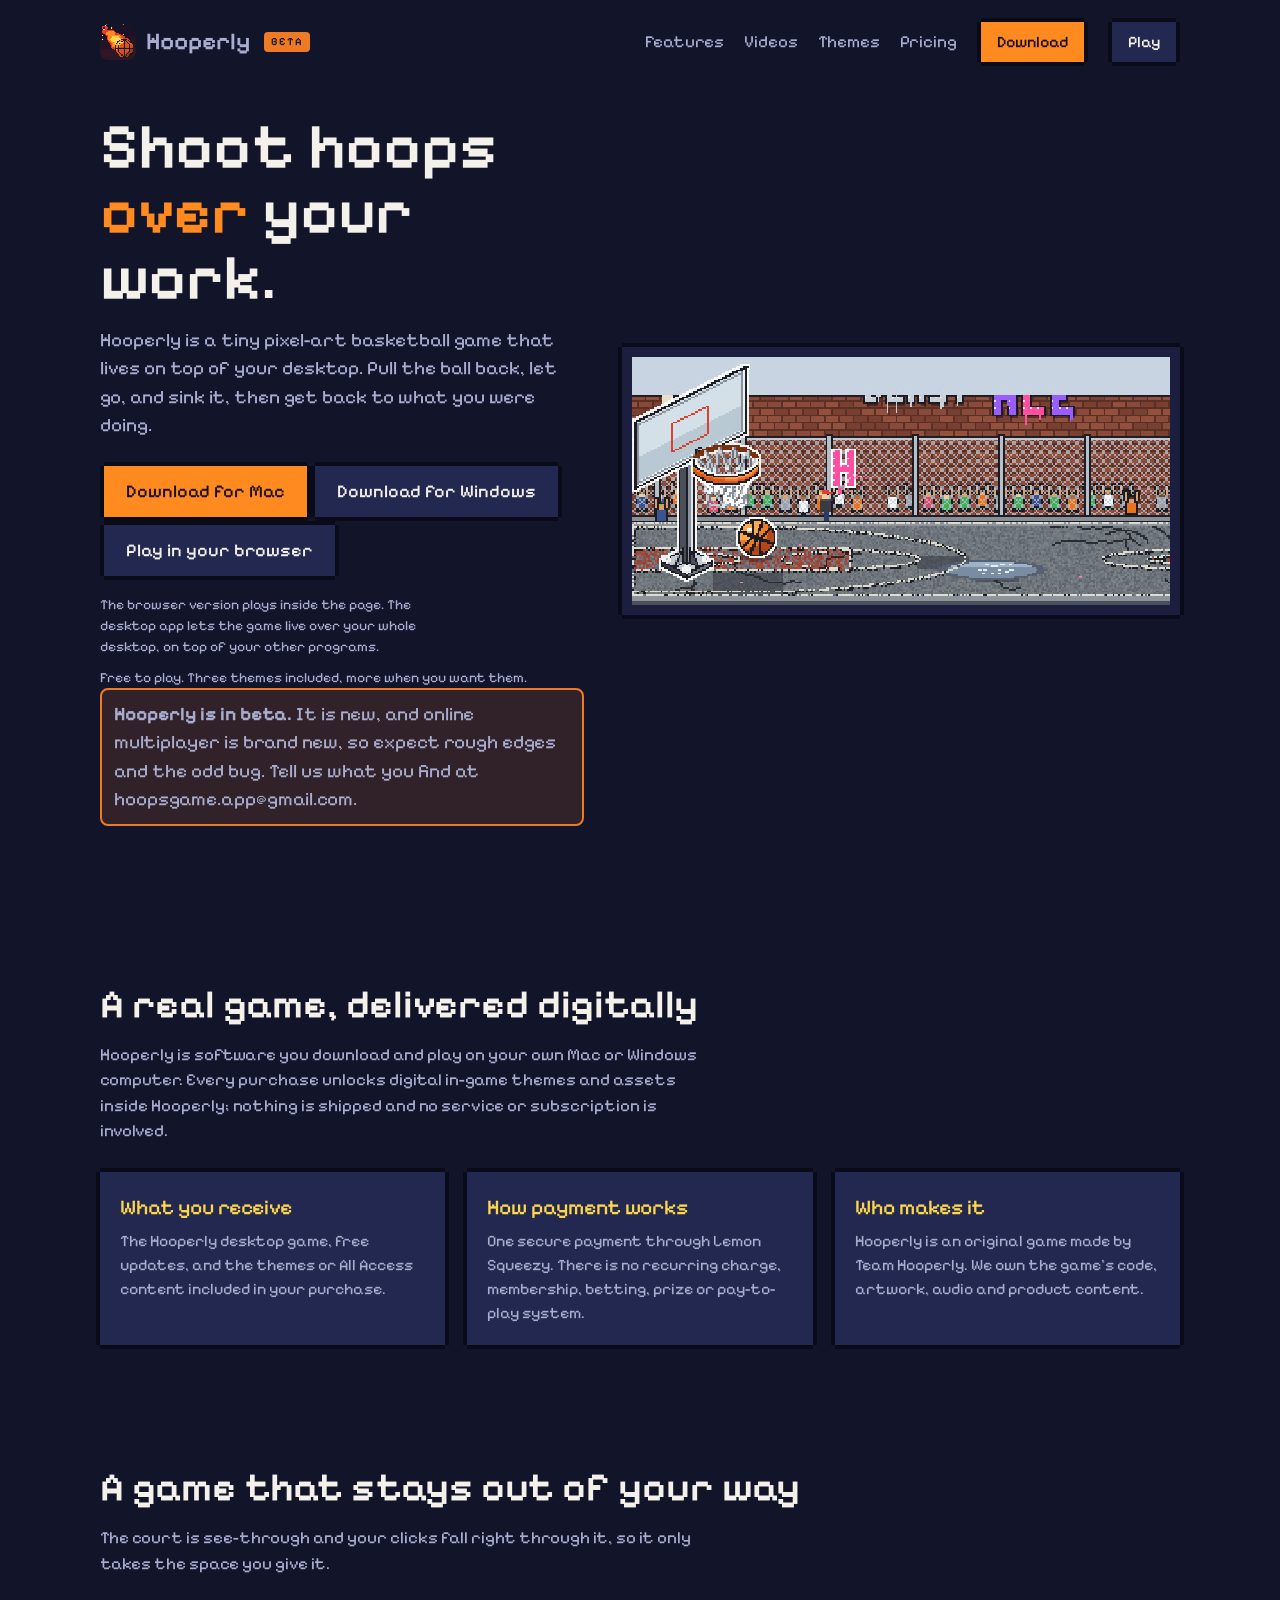
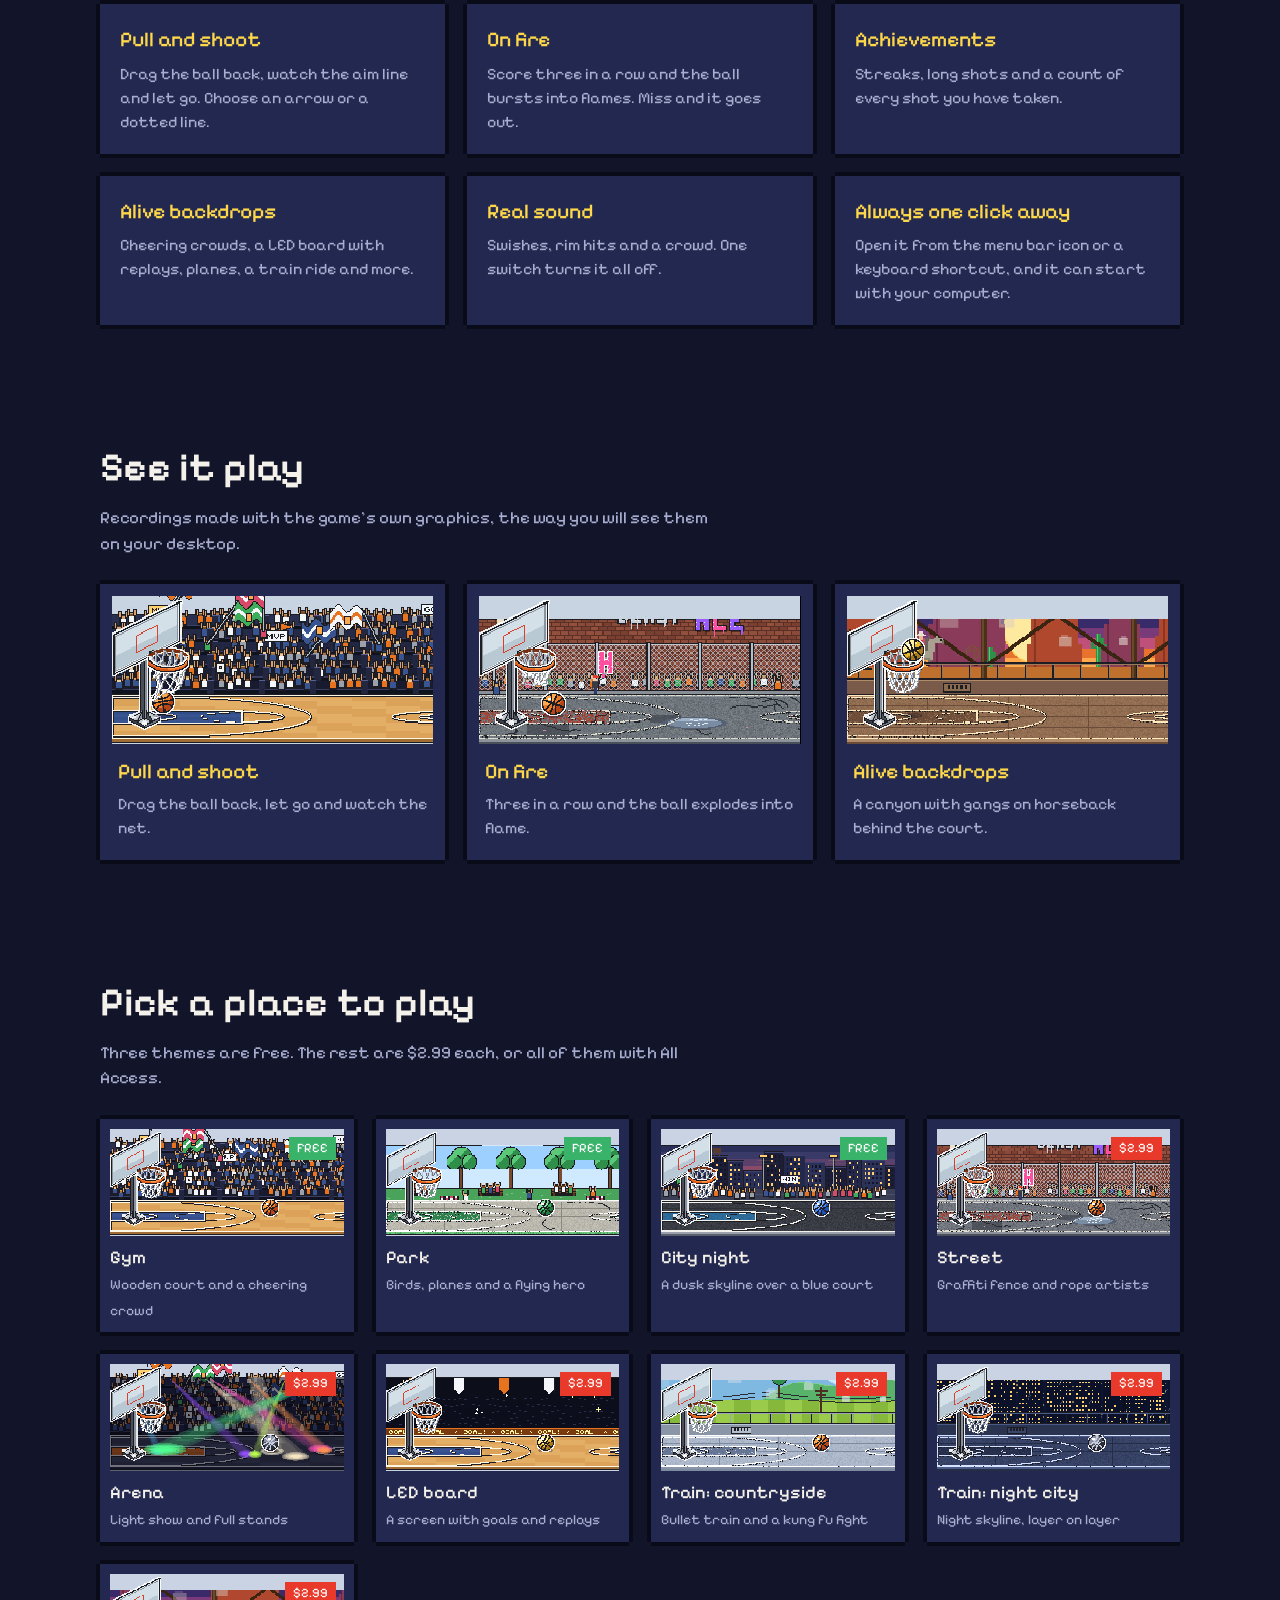
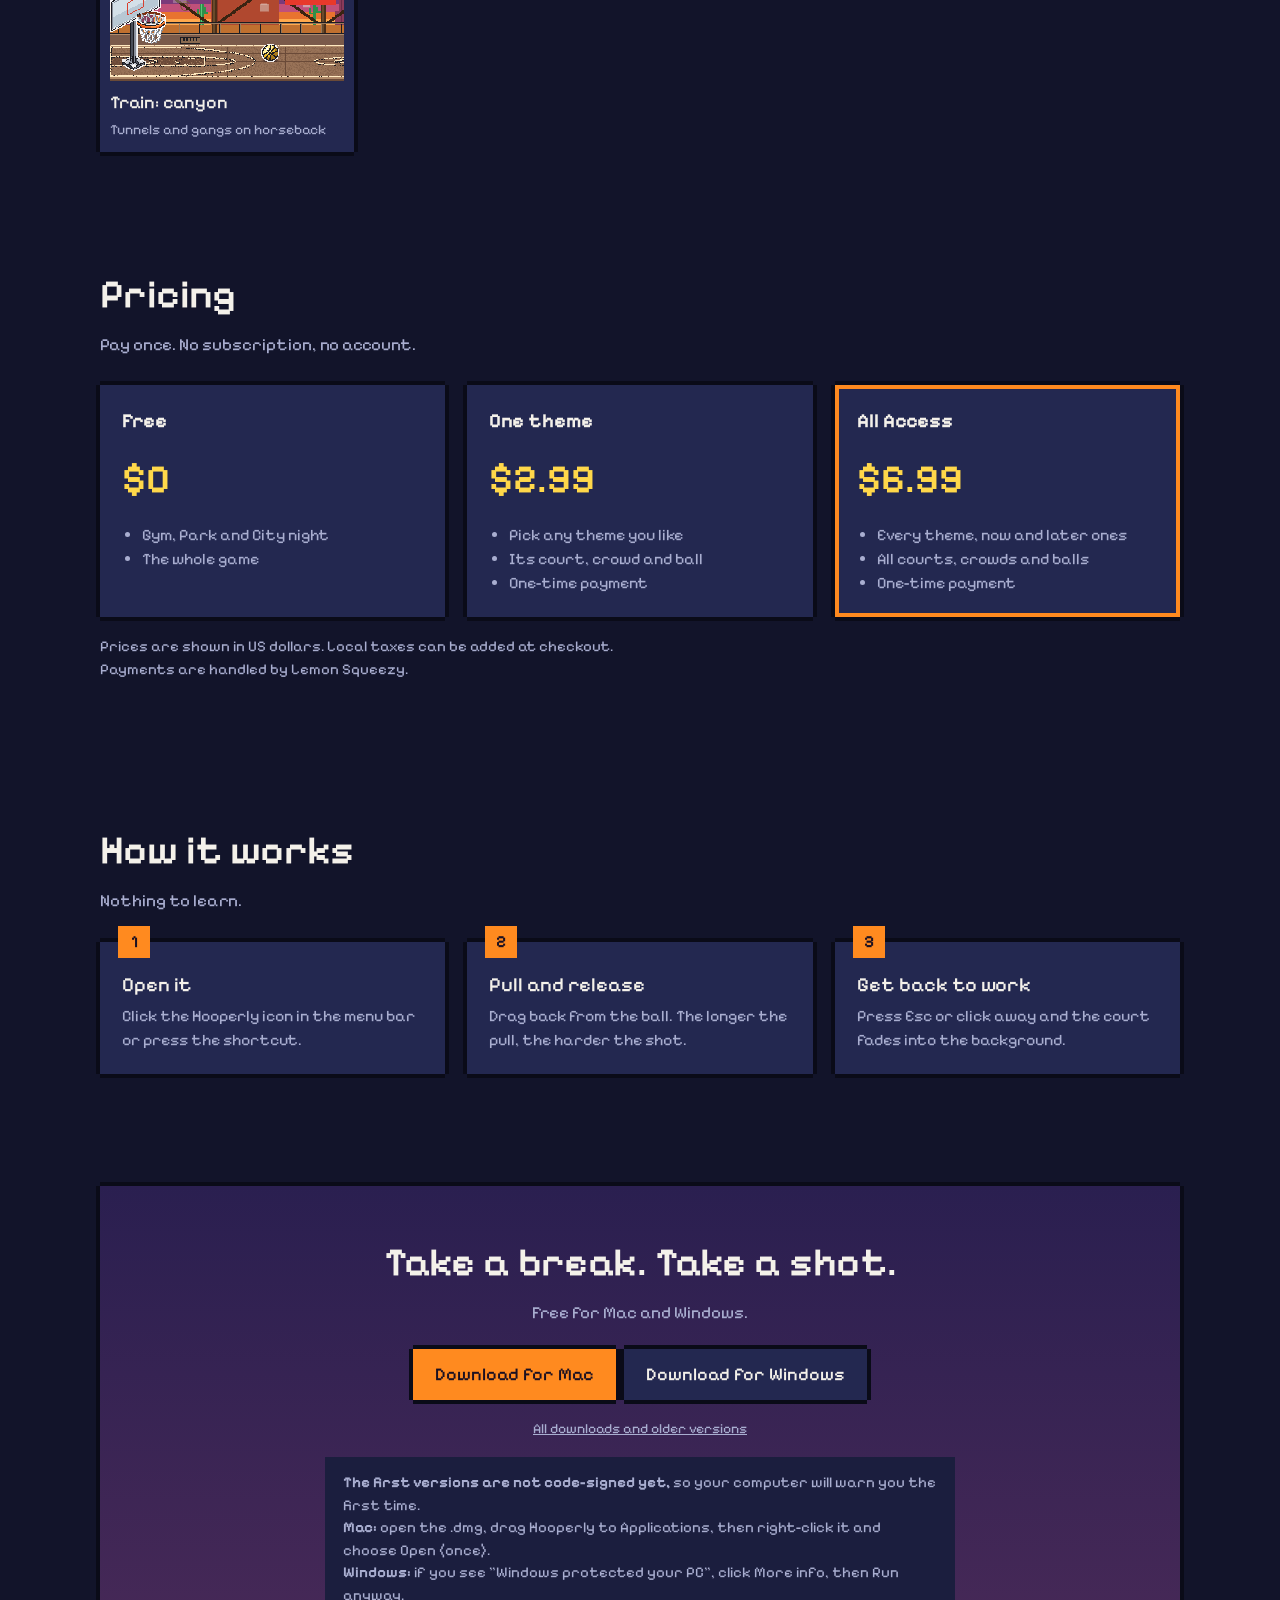
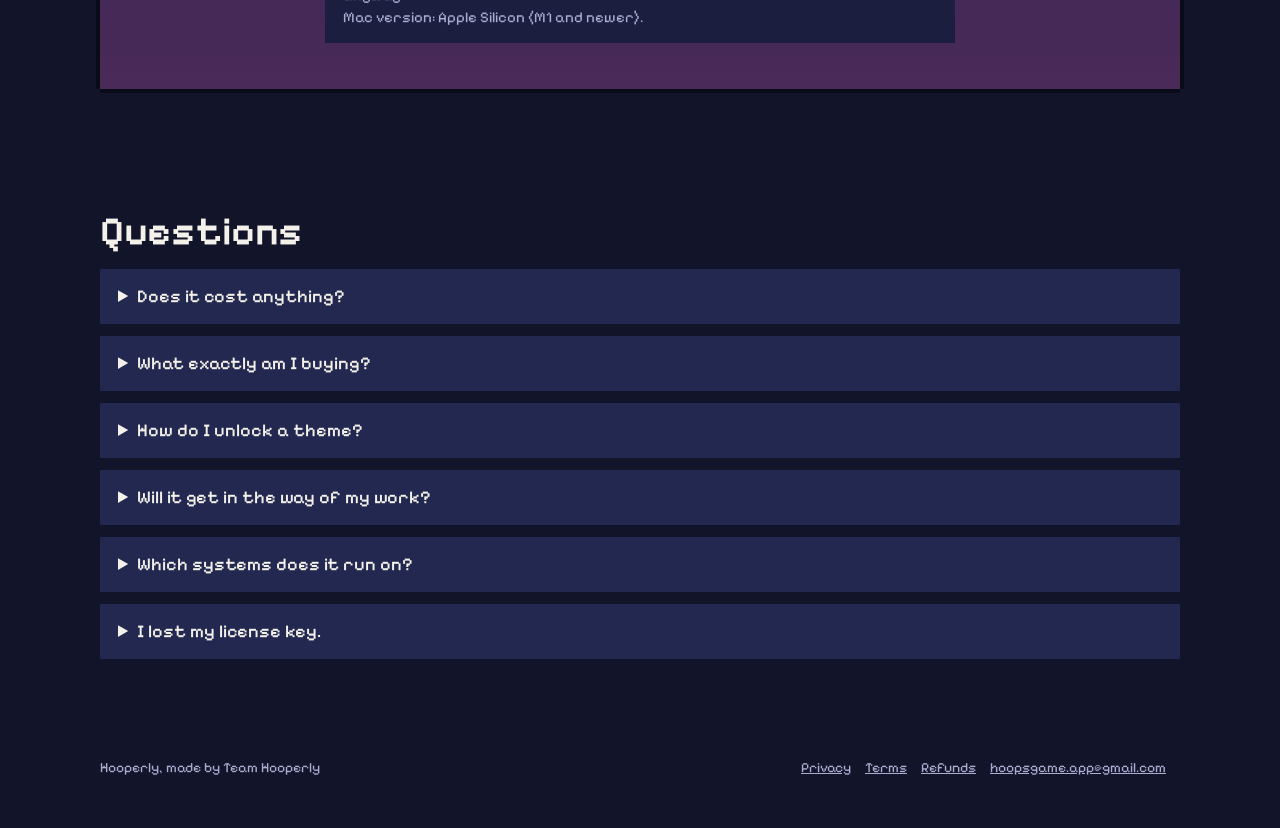
==== index.html @ 93881d5c "The website and the browser game say Hooperly Co-Authored-By: Claude Sonnet 5.5 <noreply@anthropic.c" ====
<!doctype html>
<html lang="en"><head><meta charset="utf-8"><meta name="viewport" content="width=device-width,initial-scale=1">
<title>Hooperly: a tiny basketball game on top of your desktop</title><meta name="description" content="Hooperly is a tiny pixel-art basketball game that floats over your desktop on Mac and Windows. Pull back, let go, sink it. Free to play.">
<meta property="og:title" content="Hooperly: a tiny basketball game on top of your desktop"><meta property="og:description" content="Hooperly is a tiny pixel-art basketball game that floats over your desktop on Mac and Windows. Pull back, let go, sink it. Free to play."><meta property="og:image" content="img/theme-arena.png">
<link rel="icon" href="img/icon.png">
<link href="https://fonts.googleapis.com/css2?family=Pixelify+Sans:wght@400;500;600&display=swap" rel="stylesheet">
<style>
:root{--bg:#12142a;--bg2:#1b1e3e;--panel:#232850;--line:#0a0b18;--text:#f4f1ea;--mut:#a9aed0;--acc:#ff8a1f;--acc2:#ffd84a;--red:#e8392b;--green:#3ab36a}
*{box-sizing:border-box}html{scroll-behavior:smooth}
body{margin:0;background:var(--bg);color:var(--text);font-family:'Pixelify Sans',ui-monospace,monospace;font-size:17px;line-height:1.5}
img,video{max-width:100%;image-rendering:pixelated;display:block}video{width:100%;background:#000}.clipcard{background:var(--panel);padding:12px}.clipcard h3{margin:12px 6px 4px;font-size:21px;font-weight:500;color:var(--acc2)}.clipcard p{margin:0 6px 8px;color:var(--mut);font-size:16px}
a{color:inherit}
.wrap{max-width:1120px;margin:0 auto;padding:0 20px}
.pxb{box-shadow:-4px 0 0 var(--line),4px 0 0 var(--line),0 -4px 0 var(--line),0 4px 0 var(--line)}
nav{display:flex;align-items:center;gap:20px;padding:18px 0}
nav .logo{display:flex;align-items:center;gap:10px;font-size:24px;font-weight:600;text-decoration:none}
.beta{display:inline-block;font-size:11px;font-weight:600;letter-spacing:.08em;padding:2px 7px;margin-left:4px;background:#ee7a24;color:#1c1c22;border-radius:4px;vertical-align:middle}
.betanote{margin:14px 0 0;padding:10px 12px;background:rgba(238,122,36,.14);border:2px solid #ee7a24;border-radius:8px;font-size:14px;max-width:520px}
nav .logo img{width:36px;height:36px;border-radius:8px}
nav .sp{flex:1}nav a{text-decoration:none;color:var(--mut)}nav a:hover{color:var(--text)}
.btn{display:inline-flex;align-items:center;gap:10px;font:inherit;font-size:18px;font-weight:500;padding:12px 22px;background:var(--acc);color:#1b1022;text-decoration:none;border:0;cursor:pointer;margin:4px}
.btn{position:relative;cursor:pointer}.btn:after{content:"";position:absolute;inset:-4px}.btn.alt{background:var(--panel);color:var(--text)}
.btn:hover{background:var(--acc2);color:#1b1022}.btn.mobile-focus{background:#fff;color:#1b1022}
.hero{display:grid;grid-template-columns:1fr 1.15fr;gap:36px;align-items:center;padding:30px 0 70px}
.hero h1{font-size:clamp(38px,6vw,64px);line-height:1.02;margin:0 0 16px;font-weight:600}
.hero h1 em{font-style:normal;color:var(--acc)}
.hero p{color:var(--mut);font-size:19px;max-width:44ch;margin:0 0 22px}
.hero small{display:block;margin-top:10px;color:var(--mut);font-size:14px}
.stage{background:var(--bg2);padding:10px}
section{padding:56px 0}
h2{font-size:clamp(28px,4vw,40px);margin:0 0 8px;font-weight:600}
h3{margin:0 0 6px}
.lead{color:var(--mut);max-width:62ch;margin:0 0 28px}
.grid3{display:grid;grid-template-columns:repeat(auto-fit,minmax(260px,1fr));gap:22px}
.card{background:var(--panel);padding:20px}
.card h3{font-size:21px;font-weight:500;color:var(--acc2)}
.card p{margin:0;color:var(--mut);font-size:16px}
.themes{display:grid;grid-template-columns:repeat(auto-fit,minmax(230px,1fr));gap:22px}
.th{background:var(--panel);padding:10px;position:relative}
.th b{display:block;font-weight:500;font-size:18px;margin-top:8px}
.th span{color:var(--mut);font-size:14px}
.tag{position:absolute;top:18px;right:18px;padding:2px 8px;font-size:13px;background:var(--red);color:#fff;font-style:normal}
.tag.free{background:var(--green)}
.price{display:grid;grid-template-columns:repeat(auto-fit,minmax(260px,1fr));gap:22px}
.plan{background:var(--panel);padding:22px;display:flex;flex-direction:column;gap:6px}
.plan.hot{outline:4px solid var(--acc);outline-offset:-4px}
.plan .p{font-size:40px;font-weight:600;color:var(--acc2)}
.plan ul{margin:8px 0 0;padding-left:20px;color:var(--mut);font-size:16px}
.steps{display:grid;grid-template-columns:repeat(auto-fit,minmax(240px,1fr));gap:22px;counter-reset:s}
.step{background:var(--panel);padding:22px;position:relative}
.step:before{counter-increment:s;content:counter(s);position:absolute;top:-16px;left:18px;background:var(--acc);color:#1b1022;width:32px;height:32px;display:grid;place-items:center;font-weight:600}
.step h3{margin:6px 0 4px;font-size:20px;font-weight:500}
.step p{margin:0;color:var(--mut);font-size:16px}
.cta{background:linear-gradient(#2a1f50,#4a2a58);padding:46px 24px;text-align:center}
.note{background:var(--bg2);padding:14px 18px;color:var(--mut);font-size:15px;text-align:left;max-width:70ch;margin:18px auto 0}
details{background:var(--panel);padding:14px 18px;margin-bottom:12px}
summary{cursor:pointer;font-weight:500;font-size:18px}
details p{color:var(--mut);margin:10px 0 0}
footer{padding:30px 0 50px;color:var(--mut);font-size:14px;display:flex;gap:18px;flex-wrap:wrap;justify-content:space-between}
footer a{margin-right:14px}
.doc{max-width:760px;padding:30px 20px 60px}
.doc h1{font-size:40px;margin:0 0 6px}.doc h2{font-size:24px;margin:28px 0 6px}.doc p,.doc li{color:var(--mut)}
.doc .when{font-size:14px;margin:0 0 20px}
@media(max-width:820px){.hero{grid-template-columns:1fr}nav a.h{display:none}}
</style><script>(function(){try{if(/[?&]v=\d+/.test(location.search))return;var u=location.href.split("#")[0];fetch(u).then(function(a){return a.text()}).then(function(a){return fetch(u,{cache:"reload"}).then(function(r){return r.text()}).then(function(b){if(a!==b)location.replace(u+(u.indexOf("?")<0?"?":"&")+"v="+Date.now()+location.hash)})}).catch(function(){})}catch(e){}})()</script></head><body><div class="wrap"><nav><a class="logo" href="./"><img src="img/icon.png" alt="">Hooperly<span class="beta">BETA</span></a><div class="sp"></div><a class="h" href="./#features">Features</a><a class="h" href="./#play">Videos</a><a class="h" href="./#themes">Themes</a><a class="h" href="./#pricing">Pricing</a><a class="btn pxb" href="./#download" style="padding:8px 16px;font-size:16px">Download</a><a class="btn alt pxb" href="play/" style="padding:8px 16px;font-size:16px">Play</a></nav></div>
<div class="wrap"><header class="hero">
<div><h1>Shoot hoops <em>over</em> your work.</h1>
<p>Hooperly is a tiny pixel-art basketball game that lives on top of your desktop. Pull the ball back, let go, and sink it, then get back to what you were doing.</p>
<a class="btn pxb" id="b-mac" href="#download">Download for Mac</a><a class="btn alt pxb" id="b-win" href="#download">Download for Windows</a><a class="btn alt pxb" id="b-play" href="play/">Play in your browser</a><p style="margin:14px 0 0;font-size:14px;color:var(--mut)">The browser version plays inside the page. The desktop app lets the game live over your whole desktop, on top of your other programs.</p>
<small>Free to play. Three themes included, more when you want them.</small><p class="betanote"><b>Hooperly is in beta.</b> It is new, and online multiplayer is brand new, so expect rough edges and the odd bug. Tell us what you find at hoopsgame.app@gmail.com.</p></div>
<div class="stage pxb"><video src="video/fire.mp4" poster="video/fire.jpg" autoplay muted loop playsinline aria-label="Hooperly: the ball catches fire after three goals in a row"></video></div>
</header></div>
<section id="product"><div class="wrap"><h2>A real game, delivered digitally</h2><p class="lead">Hooperly is software you download and play on your own Mac or Windows computer. Every purchase unlocks digital in-game themes and assets inside Hooperly; nothing is shipped and no service or subscription is involved.</p>
<div class="grid3">
<div class="card pxb"><h3>What you receive</h3><p>The Hooperly desktop game, free updates, and the themes or All Access content included in your purchase.</p></div>
<div class="card pxb"><h3>How payment works</h3><p>One secure payment through Lemon Squeezy. There is no recurring charge, membership, betting, prize or pay-to-play system.</p></div>
<div class="card pxb"><h3>Who makes it</h3><p>Hooperly is an original game made by Team Hooperly. We own the game's code, artwork, audio and product content.</p></div>
</div></div></section>
<section id="features"><div class="wrap"><h2>A game that stays out of your way</h2><p class="lead">The court is see-through and your clicks fall right through it, so it only takes the space you give it.</p>
<div class="grid3">
<div class="card pxb"><h3>Pull and shoot</h3><p>Drag the ball back, watch the aim line and let go. Choose an arrow or a dotted line.</p></div>
<div class="card pxb"><h3>On fire</h3><p>Score three in a row and the ball bursts into flames. Miss and it goes out.</p></div>
<div class="card pxb"><h3>Achievements</h3><p>Streaks, long shots and a count of every shot you have taken.</p></div>
<div class="card pxb"><h3>Alive backdrops</h3><p>Cheering crowds, a LED board with replays, planes, a train ride and more.</p></div>
<div class="card pxb"><h3>Real sound</h3><p>Swishes, rim hits and a crowd. One switch turns it all off.</p></div>
<div class="card pxb"><h3>Always one click away</h3><p>Open it from the menu bar icon or a keyboard shortcut, and it can start with your computer.</p></div>
</div></div></section>
<section id="play"><div class="wrap"><h2>See it play</h2><p class="lead">Recordings made with the game's own graphics, the way you will see them on your desktop.</p><div class="grid3">
<div class="clipcard pxb"><video src="video/swish.mp4" poster="video/swish.jpg" autoplay muted loop playsinline></video><h3>Pull and shoot</h3><p>Drag the ball back, let go and watch the net.</p></div>
<div class="clipcard pxb"><video src="video/fire.mp4" poster="video/fire.jpg" autoplay muted loop playsinline></video><h3>On fire</h3><p>Three in a row and the ball explodes into flame.</p></div>
<div class="clipcard pxb"><video src="video/canyon.mp4" poster="video/canyon.jpg" autoplay muted loop playsinline></video><h3>Alive backdrops</h3><p>A canyon with gangs on horseback behind the court.</p></div>
</div></div></section>
<section id="themes"><div class="wrap"><h2>Pick a place to play</h2><p class="lead">Three themes are free. The rest are $2.99 each, or all of them with All Access.</p><div class="themes"><div class="th pxb"><img src="img/theme-gym.png" alt="Gym theme" loading="lazy"><b>Gym</b><span>Wooden court and a cheering crowd</span><i class="tag free">FREE</i></div><div class="th pxb"><img src="img/theme-park.png" alt="Park theme" loading="lazy"><b>Park</b><span>Birds, planes and a flying hero</span><i class="tag free">FREE</i></div><div class="th pxb"><img src="img/theme-city.png" alt="City night theme" loading="lazy"><b>City night</b><span>A dusk skyline over a blue court</span><i class="tag free">FREE</i></div><div class="th pxb"><img src="img/theme-street.png" alt="Street theme" loading="lazy"><b>Street</b><span>Graffiti fence and rope artists</span><i class="tag ">$2.99</i></div><div class="th pxb"><img src="img/theme-arena.png" alt="Arena theme" loading="lazy"><b>Arena</b><span>Light show and full stands</span><i class="tag ">$2.99</i></div><div class="th pxb"><img src="img/theme-led.png" alt="LED board theme" loading="lazy"><b>LED board</b><span>A screen with goals and replays</span><i class="tag ">$2.99</i></div><div class="th pxb"><img src="img/theme-train-day.png" alt="Train: countryside theme" loading="lazy"><b>Train: countryside</b><span>Bullet train and a kung fu fight</span><i class="tag ">$2.99</i></div><div class="th pxb"><img src="img/theme-train-night.png" alt="Train: night city theme" loading="lazy"><b>Train: night city</b><span>Night skyline, layer on layer</span><i class="tag ">$2.99</i></div><div class="th pxb"><img src="img/theme-train-canyon.png" alt="Train: canyon theme" loading="lazy"><b>Train: canyon</b><span>Tunnels and gangs on horseback</span><i class="tag ">$2.99</i></div></div></div></section>
<section id="pricing"><div class="wrap"><h2>Pricing</h2><p class="lead">Pay once. No subscription, no account.</p>
<div class="price">
<div class="plan pxb"><h3>Free</h3><div class="p">$0</div><ul><li>Gym, Park and City night</li><li>The whole game</li></ul></div>
<div class="plan pxb"><h3>One theme</h3><div class="p">$2.99</div><ul><li>Pick any theme you like</li><li>Its court, crowd and ball</li><li>One-time payment</li></ul></div>
<div class="plan hot pxb"><h3>All Access</h3><div class="p">$6.99</div><ul><li>Every theme, now and later ones</li><li>All courts, crowds and balls</li><li>One-time payment</li></ul></div>
</div><p class="lead" style="margin-top:18px;font-size:15px">Prices are shown in US dollars. Local taxes can be added at checkout. Payments are handled by Lemon Squeezy.</p></div></section>
<section id="how"><div class="wrap"><h2>How it works</h2><p class="lead">Nothing to learn.</p><div class="steps">
<div class="step pxb"><h3>Open it</h3><p>Click the Hooperly icon in the menu bar or press the shortcut.</p></div>
<div class="step pxb"><h3>Pull and release</h3><p>Drag back from the ball. The longer the pull, the harder the shot.</p></div>
<div class="step pxb"><h3>Get back to work</h3><p>Press Esc or click away and the court fades into the background.</p></div></div></div></section>
<section id="download"><div class="wrap"><div class="cta pxb"><h2>Take a break. Take a shot.</h2><p class="lead" style="margin:0 auto 20px">Free for Mac and Windows.</p>
<a class="btn pxb" href="https://github.com/Minkenen/Hoops/releases/latest/download/Hoops-macOS.dmg">Download for Mac</a><a class="btn alt pxb" href="https://github.com/Minkenen/Hoops/releases/latest/download/Hoops-Windows-setup.exe">Download for Windows</a><p style="margin:14px 0 0;font-size:14px;color:var(--mut)"><a href="https://github.com/Minkenen/Hoops/releases/latest" style="text-decoration:underline">All downloads and older versions</a></p>
<div class="note"><b>The first versions are not code-signed yet,</b> so your computer will warn you the first time.<br>
<b>Mac:</b> open the .dmg, drag Hooperly to Applications, then right-click it and choose Open (once).<br>
<b>Windows:</b> if you see "Windows protected your PC", click More info, then Run anyway.<br>
Mac version: Apple Silicon (M1 and newer).</div></div></div></section>
<section id="faq"><div class="wrap"><h2>Questions</h2>
<details><summary>Does it cost anything?</summary><p>No. Hooperly is free and comes with three themes. Extra themes are $2.99 each, or $6.99 for all of them. It is a one-time payment.</p></details>
<details><summary>What exactly am I buying?</summary><p>You are buying digital in-game content for Hooperly. Your purchase unlocks themes, courts, crowds and balls in the Hooperly app. No physical product is shipped, and there is no subscription or service contract.</p></details>
<details><summary>How do I unlock a theme?</summary><p>Click a locked theme in Appearance and choose Buy. You get a license key by email. Paste it into the app under "I already have a license".</p></details>
<details><summary>Will it get in the way of my work?</summary><p>No. Clicks pass through the court to the app below, and one key hides everything.</p></details>
<details><summary>Which systems does it run on?</summary><p>macOS (Apple Silicon) and Windows 10 or 11.</p></details>
<details><summary>I lost my license key.</summary><p>Email <a href="mailto:hoopsgame.app@gmail.com">hoopsgame.app@gmail.com</a> from the address you bought with and we will resend it.</p></details>
</div></section><div class="wrap"><footer><span>Hooperly, made by Team Hooperly</span><span><a href="privacy.html">Privacy</a><a href="terms.html">Terms</a><a href="refunds.html">Refunds</a><a href="mailto:hoopsgame.app@gmail.com">hoopsgame.app@gmail.com</a></span></footer></div><script>(function(){var ua=navigator.userAgent||"",platform=navigator.platform||"",mobile=/Android|iPhone|iPad|iPod|Mobile/i.test(ua)||(/Macintosh/i.test(ua)&&navigator.maxTouchPoints>1),win=/Win/i.test(platform)||/Windows/i.test(ua),m=document.getElementById("b-mac"),w=document.getElementById("b-win"),p=document.getElementById("b-play");if(m&&w){if(win){w.className="btn pxb";m.className="btn alt pxb";m.parentNode.insertBefore(w,m)}else if(!mobile){m.className="btn pxb";w.className="btn alt pxb"}}if(mobile&&p){p.className="btn pxb mobile-focus";if(m)m.className="btn alt pxb";if(w)w.className="btn alt pxb"}})()</script></body></html>
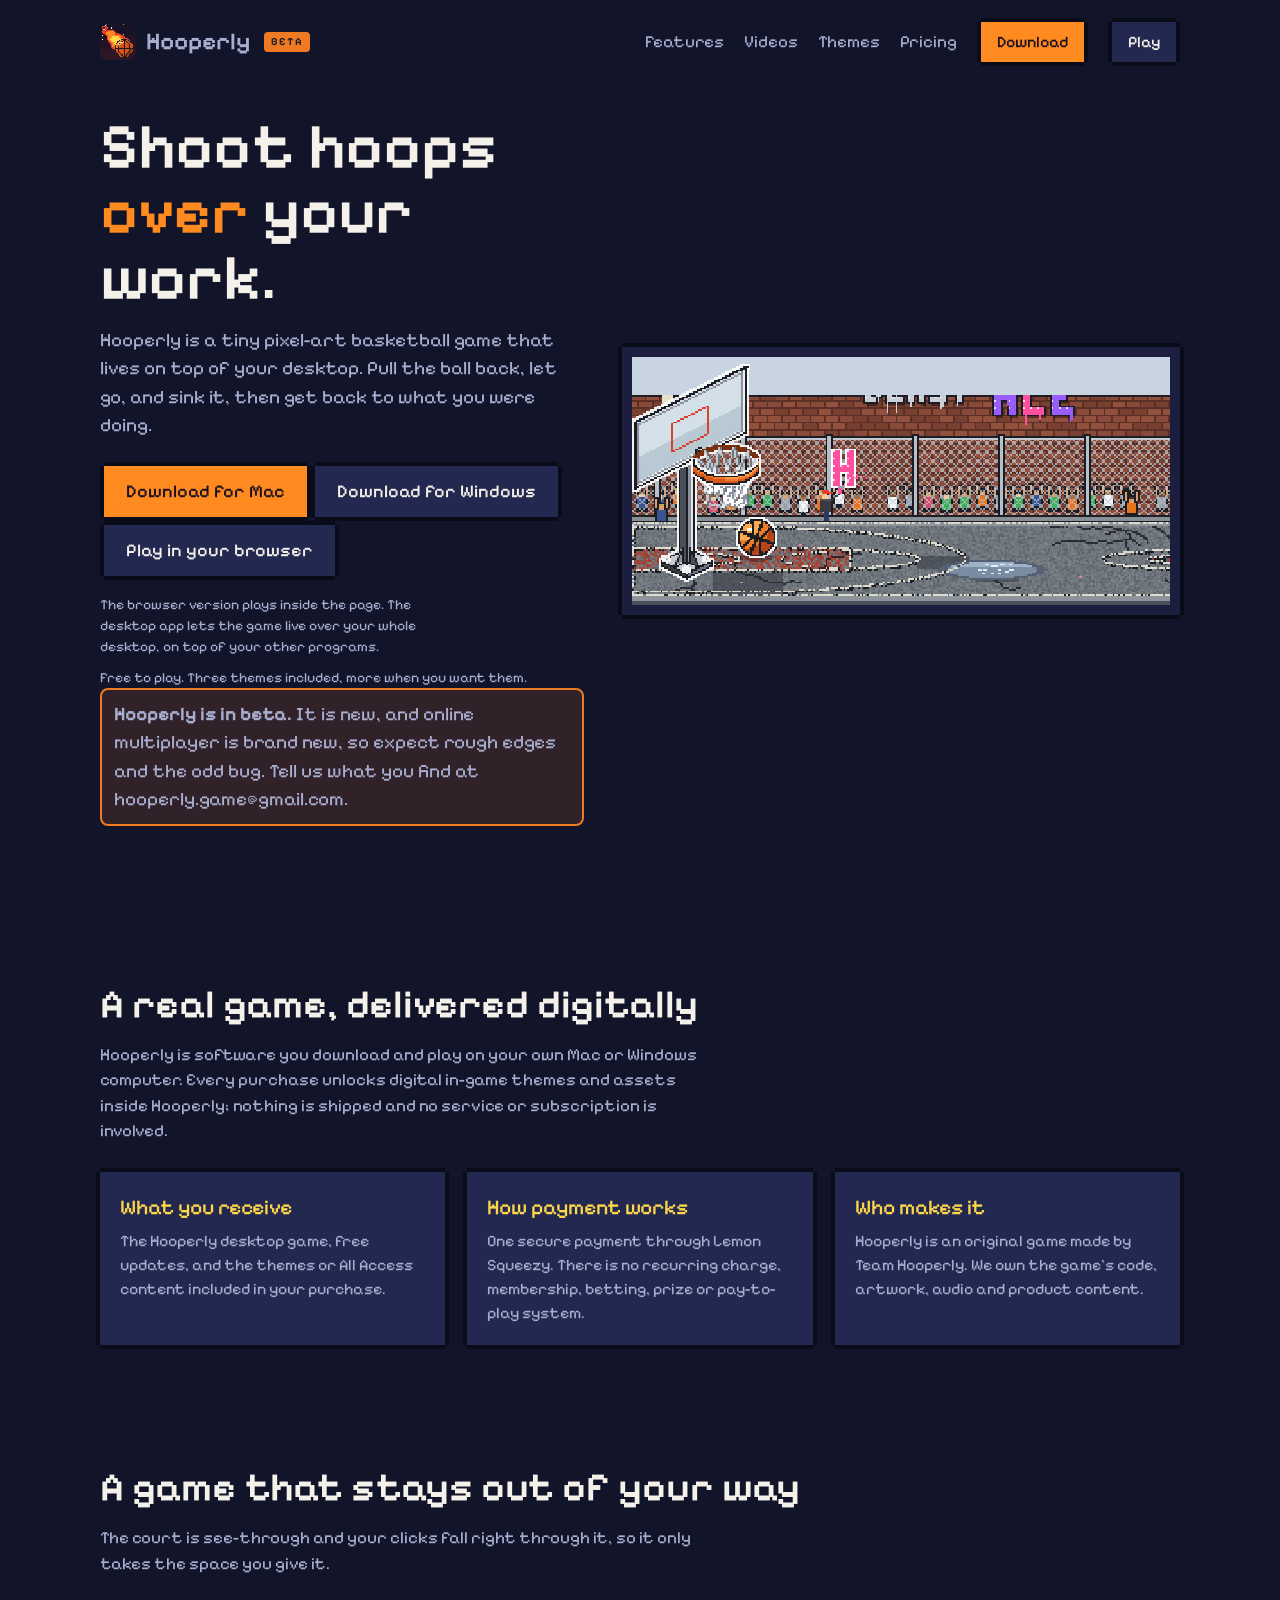
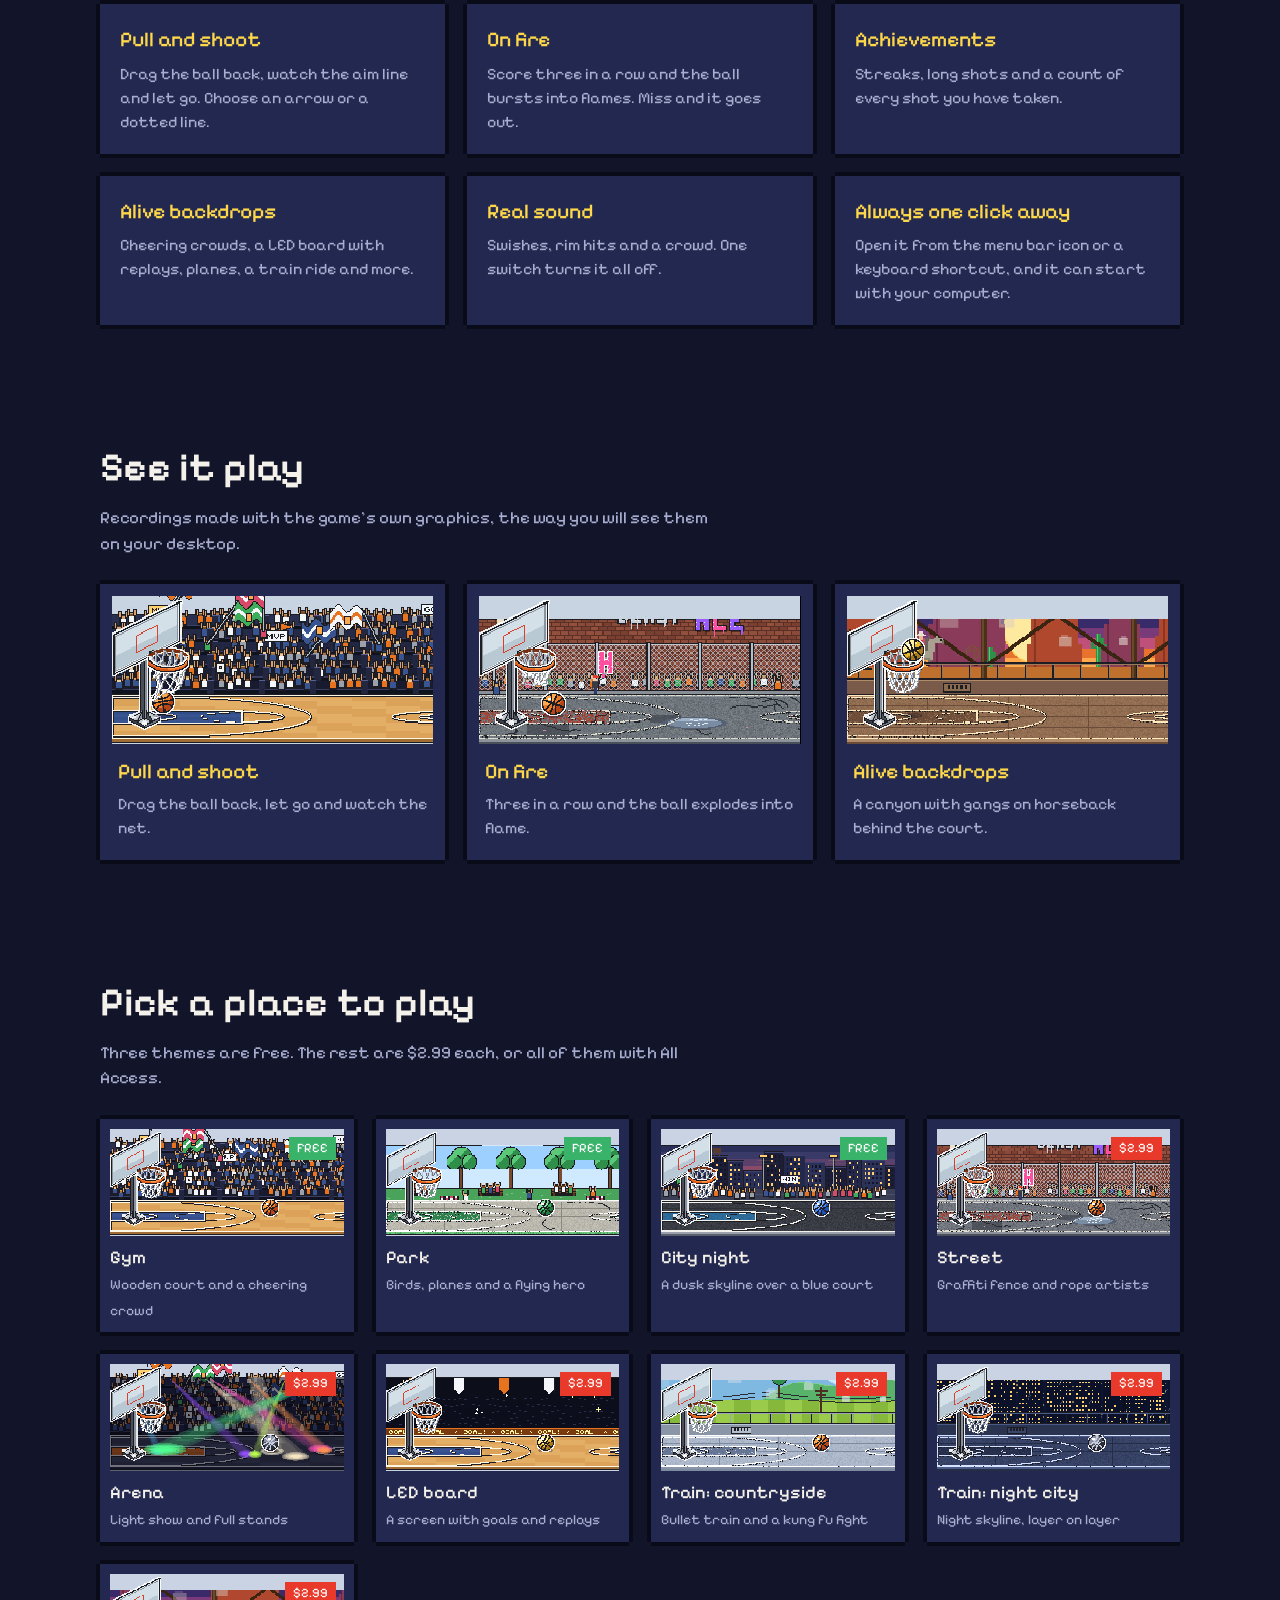
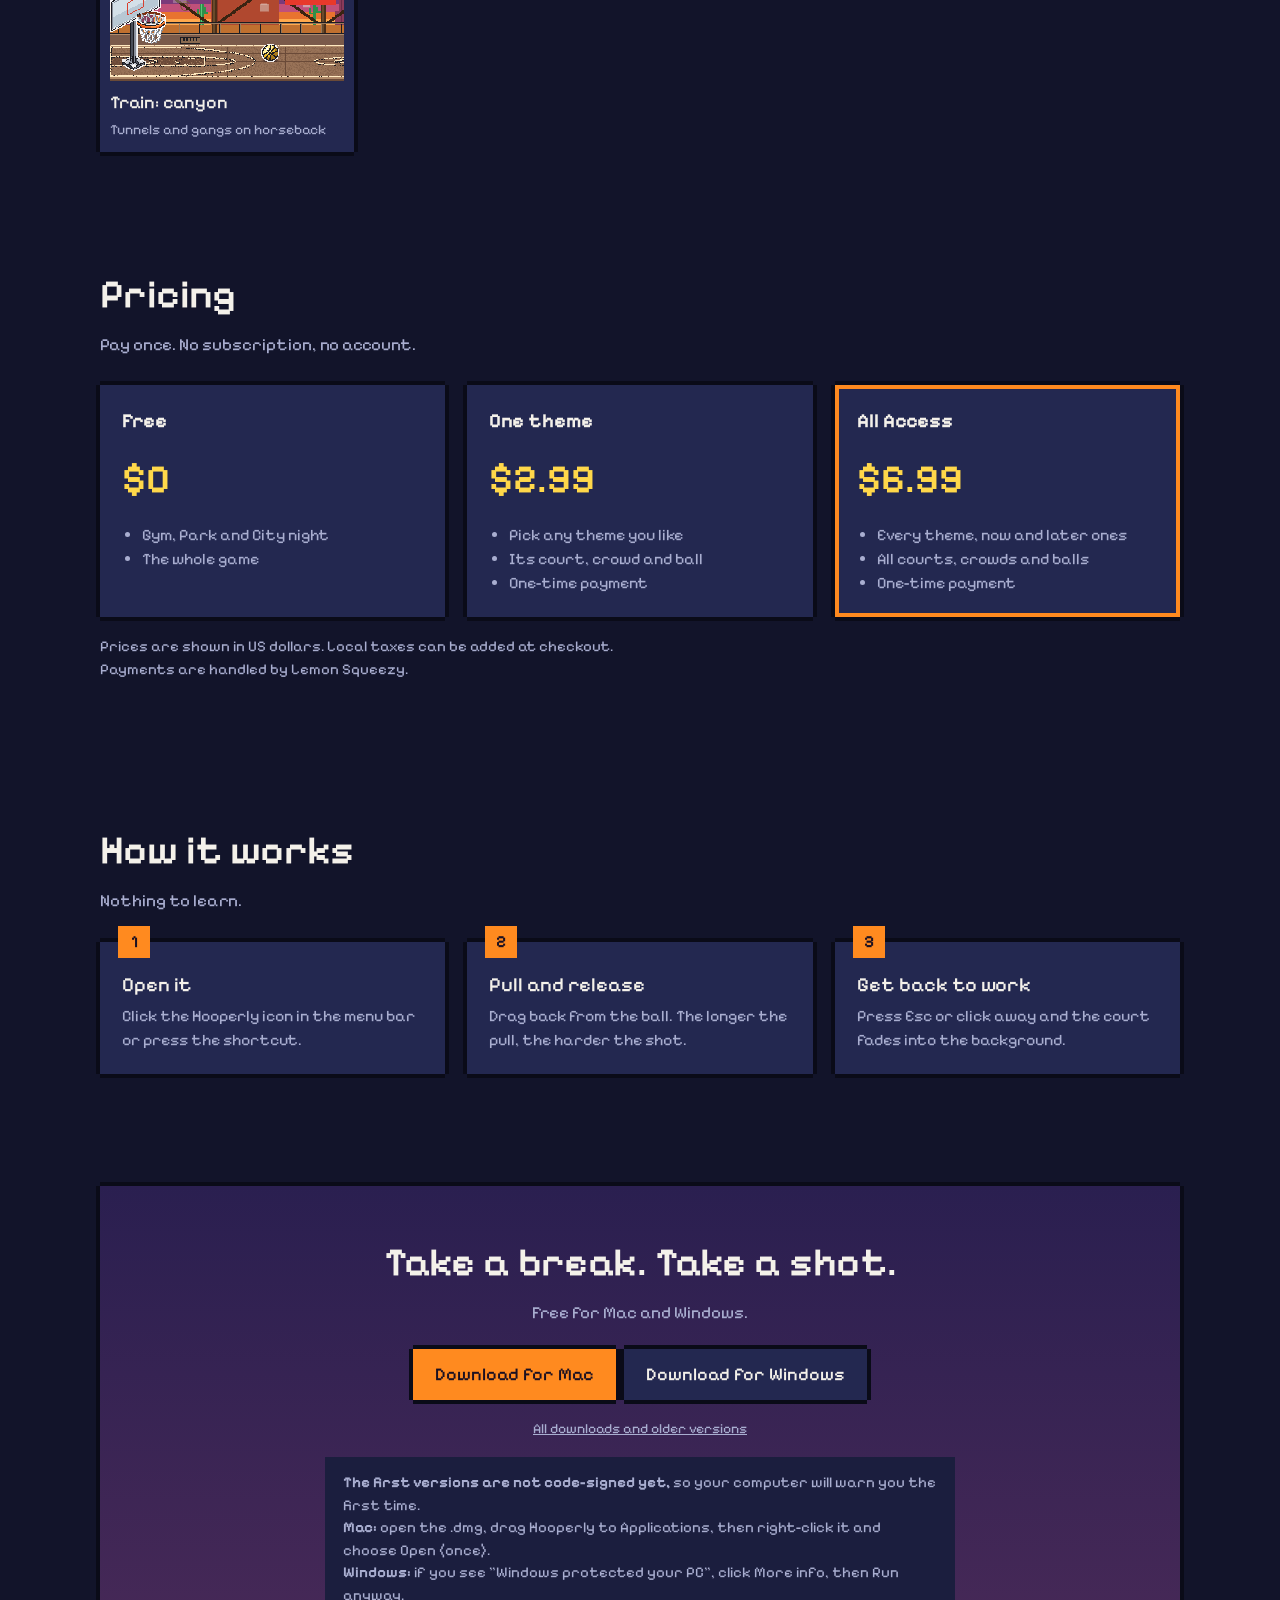
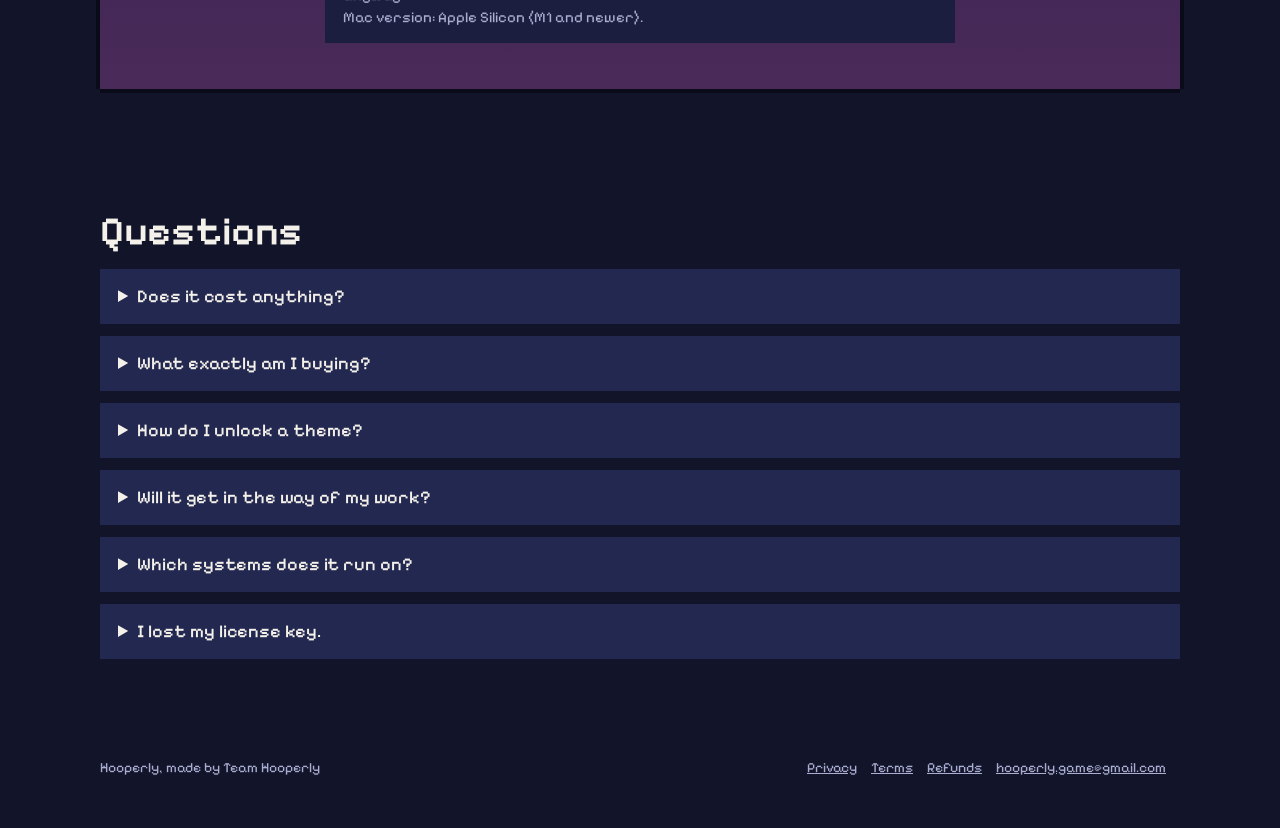
==== commit 496561ec: "Support address: hooperly.game@gmail.com Co-Authored-By: Claude Sonnet 5.5 <noreply@anthropic.com>" ====
--- a/index.html
+++ b/index.html
@@ -67,7 +67,7 @@
 <div><h1>Shoot hoops <em>over</em> your work.</h1>
 <p>Hooperly is a tiny pixel-art basketball game that lives on top of your desktop. Pull the ball back, let go, and sink it, then get back to what you were doing.</p>
 <a class="btn pxb" id="b-mac" href="#download">Download for Mac</a><a class="btn alt pxb" id="b-win" href="#download">Download for Windows</a><a class="btn alt pxb" id="b-play" href="play/">Play in your browser</a><p style="margin:14px 0 0;font-size:14px;color:var(--mut)">The browser version plays inside the page. The desktop app lets the game live over your whole desktop, on top of your other programs.</p>
-<small>Free to play. Three themes included, more when you want them.</small><p class="betanote"><b>Hooperly is in beta.</b> It is new, and online multiplayer is brand new, so expect rough edges and the odd bug. Tell us what you find at hoopsgame.app@gmail.com.</p></div>
+<small>Free to play. Three themes included, more when you want them.</small><p class="betanote"><b>Hooperly is in beta.</b> It is new, and online multiplayer is brand new, so expect rough edges and the odd bug. Tell us what you find at hooperly.game@gmail.com.</p></div>
 <div class="stage pxb"><video src="video/fire.mp4" poster="video/fire.jpg" autoplay muted loop playsinline aria-label="Hooperly: the ball catches fire after three goals in a row"></video></div>
 </header></div>
 <section id="product"><div class="wrap"><h2>A real game, delivered digitally</h2><p class="lead">Hooperly is software you download and play on your own Mac or Windows computer. Every purchase unlocks digital in-game themes and assets inside Hooperly; nothing is shipped and no service or subscription is involved.</p>
@@ -102,7 +102,7 @@
 <div class="step pxb"><h3>Pull and release</h3><p>Drag back from the ball. The longer the pull, the harder the shot.</p></div>
 <div class="step pxb"><h3>Get back to work</h3><p>Press Esc or click away and the court fades into the background.</p></div></div></div></section>
 <section id="download"><div class="wrap"><div class="cta pxb"><h2>Take a break. Take a shot.</h2><p class="lead" style="margin:0 auto 20px">Free for Mac and Windows.</p>
-<a class="btn pxb" href="https://github.com/Minkenen/Hoops/releases/latest/download/Hoops-macOS.dmg">Download for Mac</a><a class="btn alt pxb" href="https://github.com/Minkenen/Hoops/releases/latest/download/Hoops-Windows-setup.exe">Download for Windows</a><p style="margin:14px 0 0;font-size:14px;color:var(--mut)"><a href="https://github.com/Minkenen/Hoops/releases/latest" style="text-decoration:underline">All downloads and older versions</a></p>
+<a class="btn pxb" href="https://github.com/Minkenen/Hooperly/releases/latest/download/Hoops-macOS.dmg">Download for Mac</a><a class="btn alt pxb" href="https://github.com/Minkenen/Hooperly/releases/latest/download/Hoops-Windows-setup.exe">Download for Windows</a><p style="margin:14px 0 0;font-size:14px;color:var(--mut)"><a href="https://github.com/Minkenen/Hooperly/releases/latest" style="text-decoration:underline">All downloads and older versions</a></p>
 <div class="note"><b>The first versions are not code-signed yet,</b> so your computer will warn you the first time.<br>
 <b>Mac:</b> open the .dmg, drag Hooperly to Applications, then right-click it and choose Open (once).<br>
 <b>Windows:</b> if you see "Windows protected your PC", click More info, then Run anyway.<br>
@@ -113,5 +113,5 @@
 <details><summary>How do I unlock a theme?</summary><p>Click a locked theme in Appearance and choose Buy. You get a license key by email. Paste it into the app under "I already have a license".</p></details>
 <details><summary>Will it get in the way of my work?</summary><p>No. Clicks pass through the court to the app below, and one key hides everything.</p></details>
 <details><summary>Which systems does it run on?</summary><p>macOS (Apple Silicon) and Windows 10 or 11.</p></details>
-<details><summary>I lost my license key.</summary><p>Email <a href="mailto:hoopsgame.app@gmail.com">hoopsgame.app@gmail.com</a> from the address you bought with and we will resend it.</p></details>
-</div></section><div class="wrap"><footer><span>Hooperly, made by Team Hooperly</span><span><a href="privacy.html">Privacy</a><a href="terms.html">Terms</a><a href="refunds.html">Refunds</a><a href="mailto:hoopsgame.app@gmail.com">hoopsgame.app@gmail.com</a></span></footer></div><script>(function(){var ua=navigator.userAgent||"",platform=navigator.platform||"",mobile=/Android|iPhone|iPad|iPod|Mobile/i.test(ua)||(/Macintosh/i.test(ua)&&navigator.maxTouchPoints>1),win=/Win/i.test(platform)||/Windows/i.test(ua),m=document.getElementById("b-mac"),w=document.getElementById("b-win"),p=document.getElementById("b-play");if(m&&w){if(win){w.className="btn pxb";m.className="btn alt pxb";m.parentNode.insertBefore(w,m)}else if(!mobile){m.className="btn pxb";w.className="btn alt pxb"}}if(mobile&&p){p.className="btn pxb mobile-focus";if(m)m.className="btn alt pxb";if(w)w.className="btn alt pxb"}})()</script></body></html>
+<details><summary>I lost my license key.</summary><p>Email <a href="mailto:hooperly.game@gmail.com">hooperly.game@gmail.com</a> from the address you bought with and we will resend it.</p></details>
+</div></section><div class="wrap"><footer><span>Hooperly, made by Team Hooperly</span><span><a href="privacy.html">Privacy</a><a href="terms.html">Terms</a><a href="refunds.html">Refunds</a><a href="mailto:hooperly.game@gmail.com">hooperly.game@gmail.com</a></span></footer></div><script>(function(){var ua=navigator.userAgent||"",platform=navigator.platform||"",mobile=/Android|iPhone|iPad|iPod|Mobile/i.test(ua)||(/Macintosh/i.test(ua)&&navigator.maxTouchPoints>1),win=/Win/i.test(platform)||/Windows/i.test(ua),m=document.getElementById("b-mac"),w=document.getElementById("b-win"),p=document.getElementById("b-play");if(m&&w){if(win){w.className="btn pxb";m.className="btn alt pxb";m.parentNode.insertBefore(w,m)}else if(!mobile){m.className="btn pxb";w.className="btn alt pxb"}}if(mobile&&p){p.className="btn pxb mobile-focus";if(m)m.className="btn alt pxb";if(w)w.className="btn alt pxb"}})()</script></body></html>
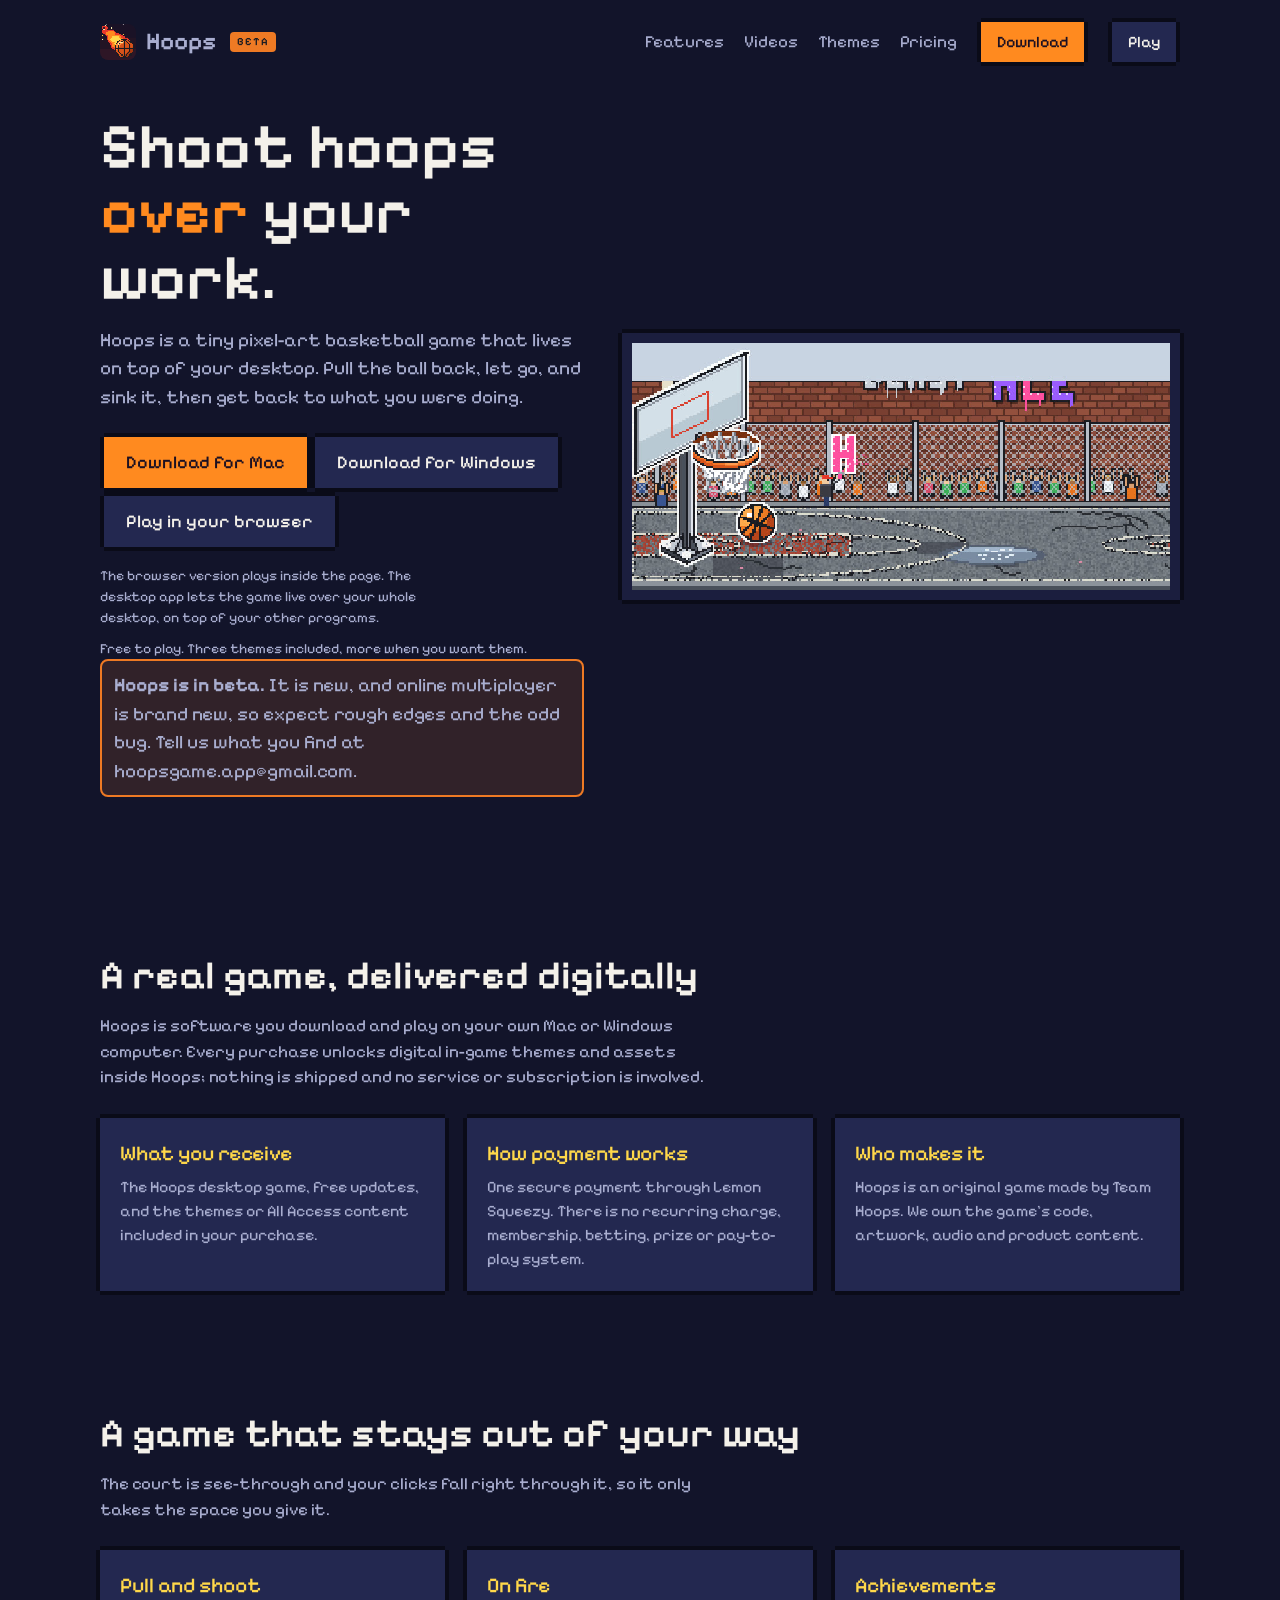
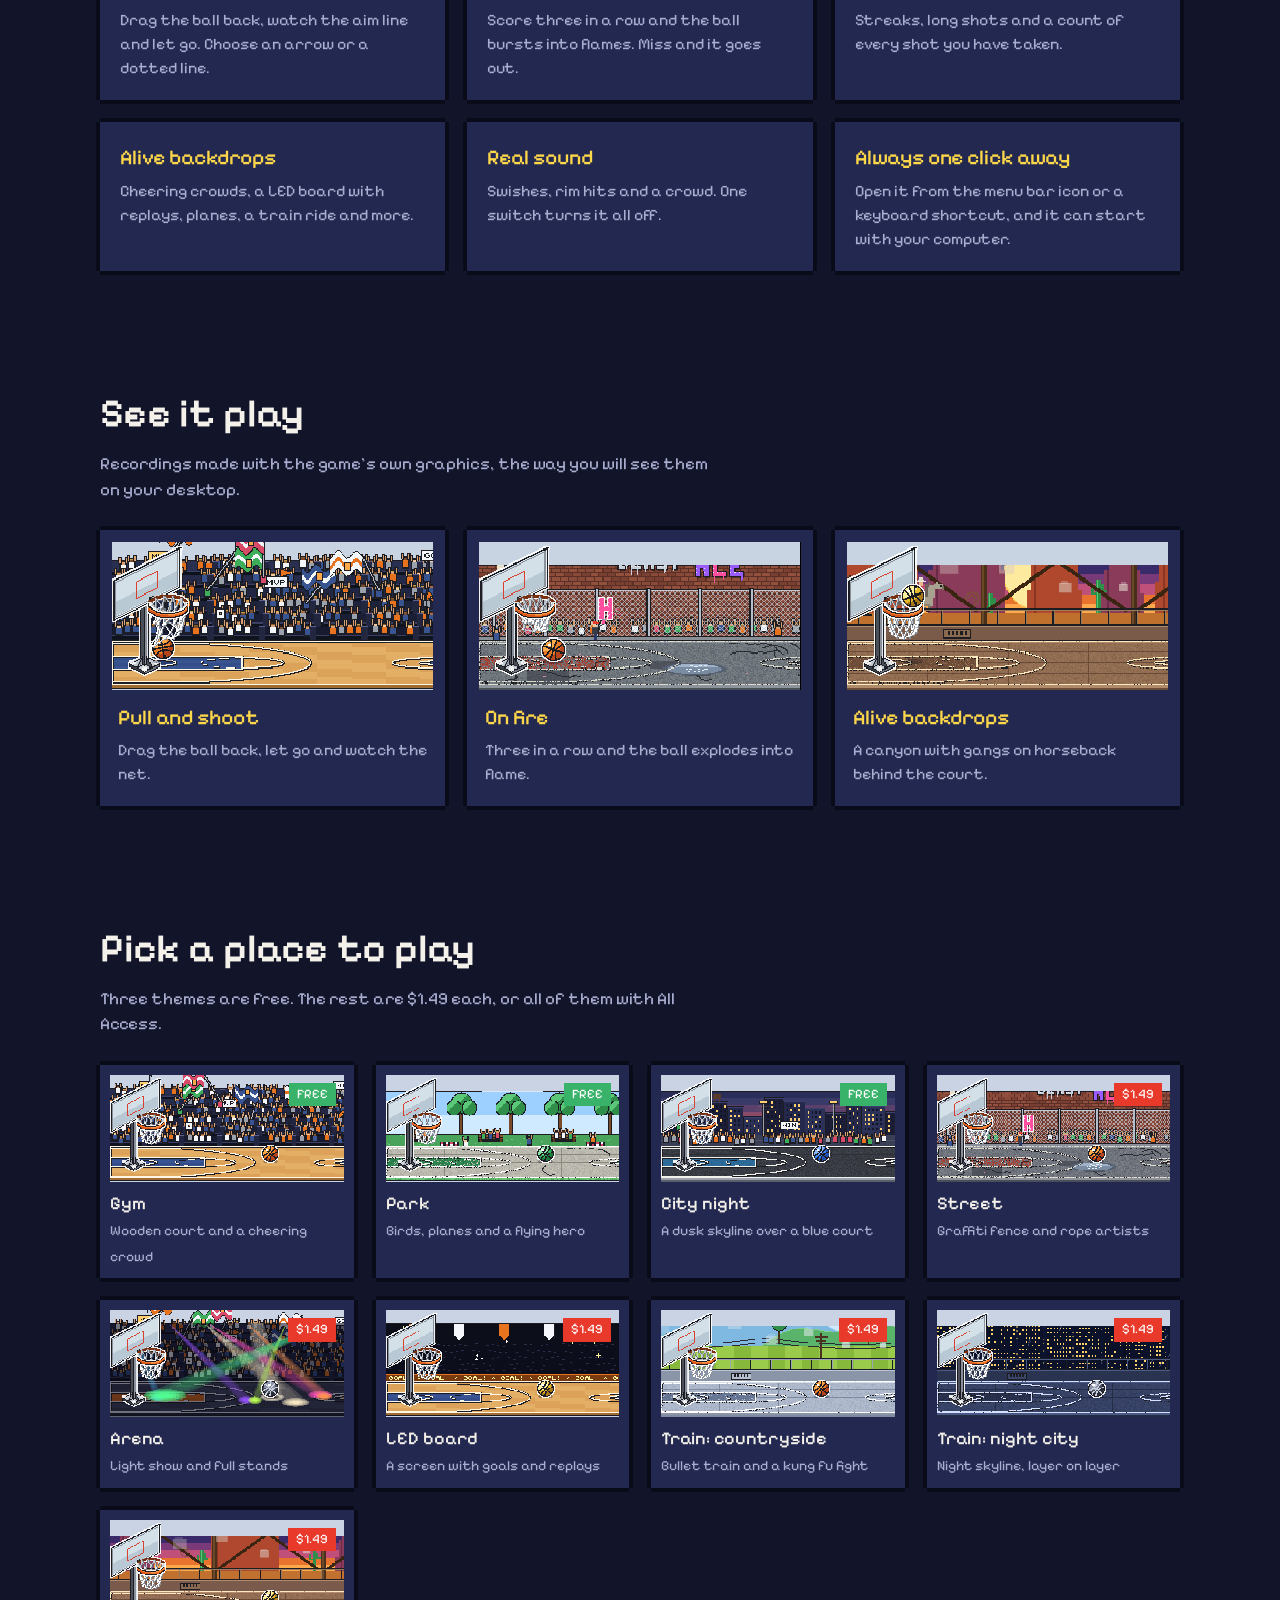
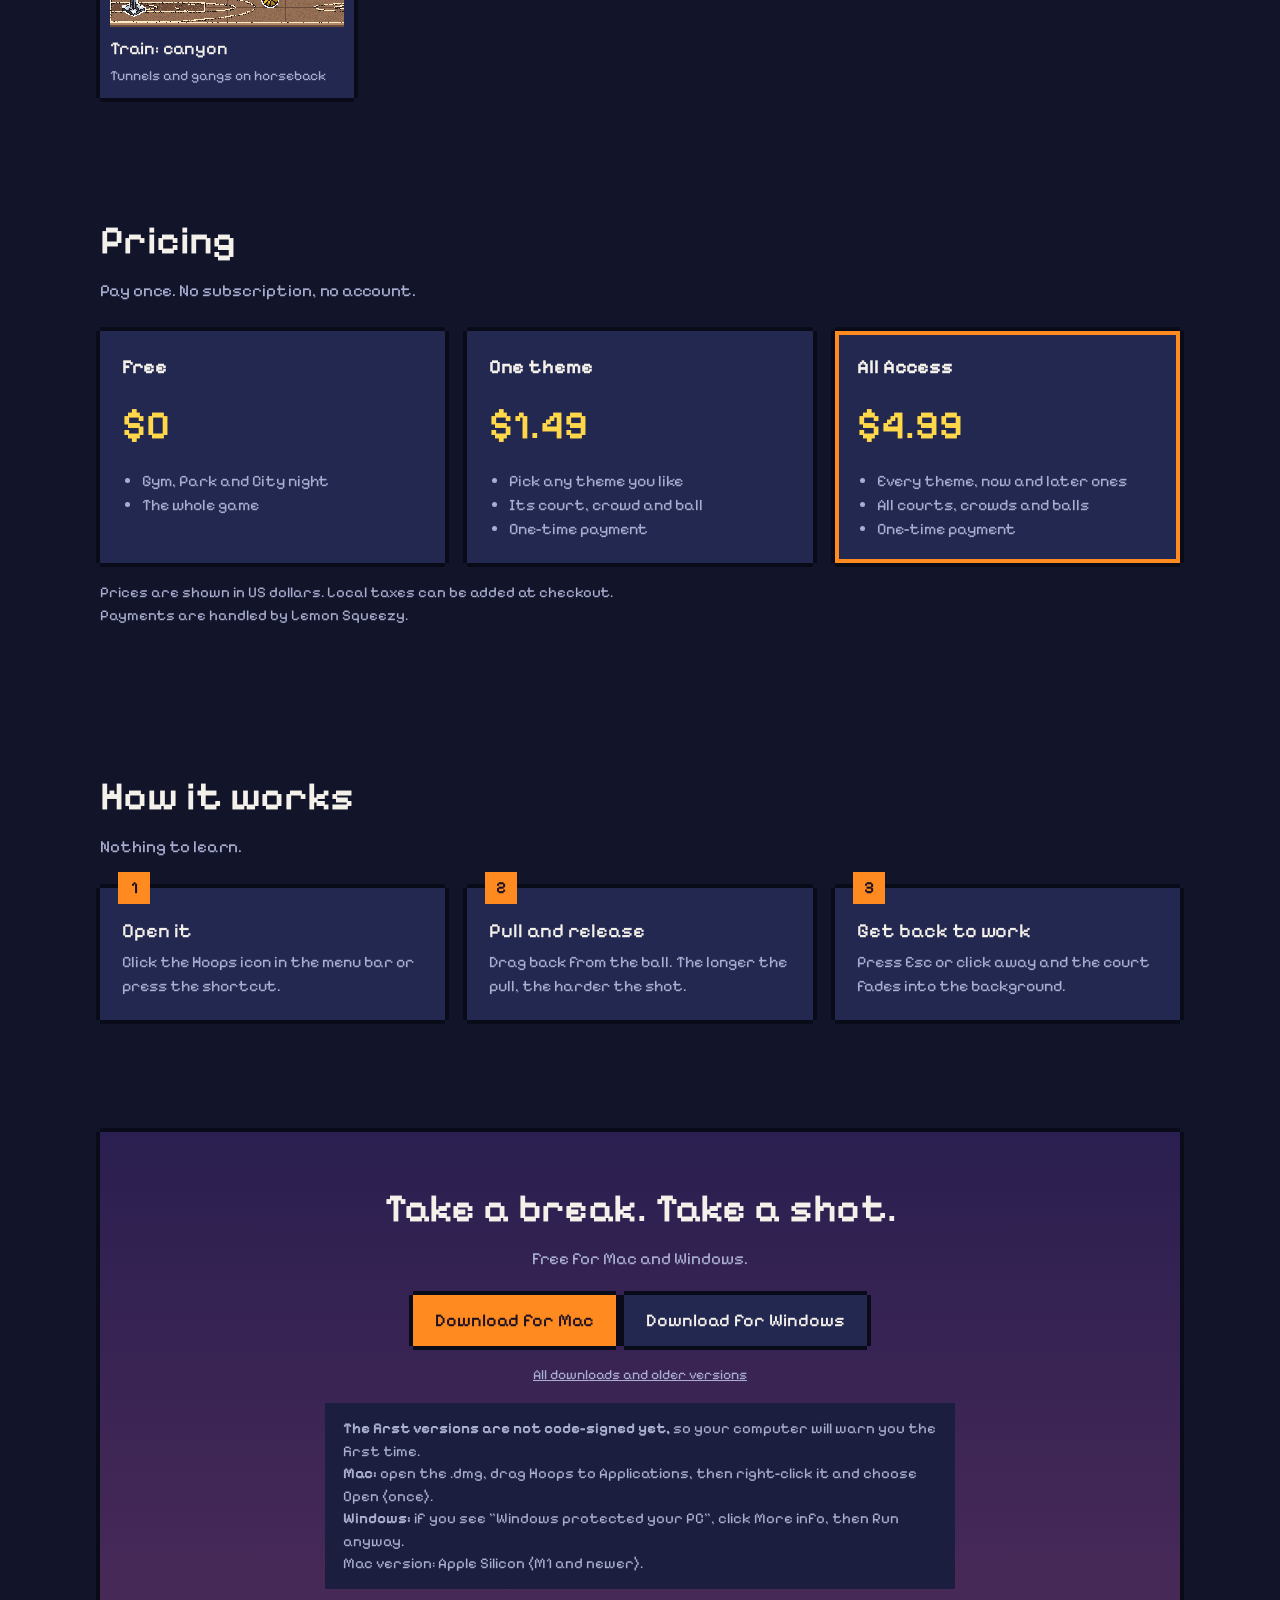
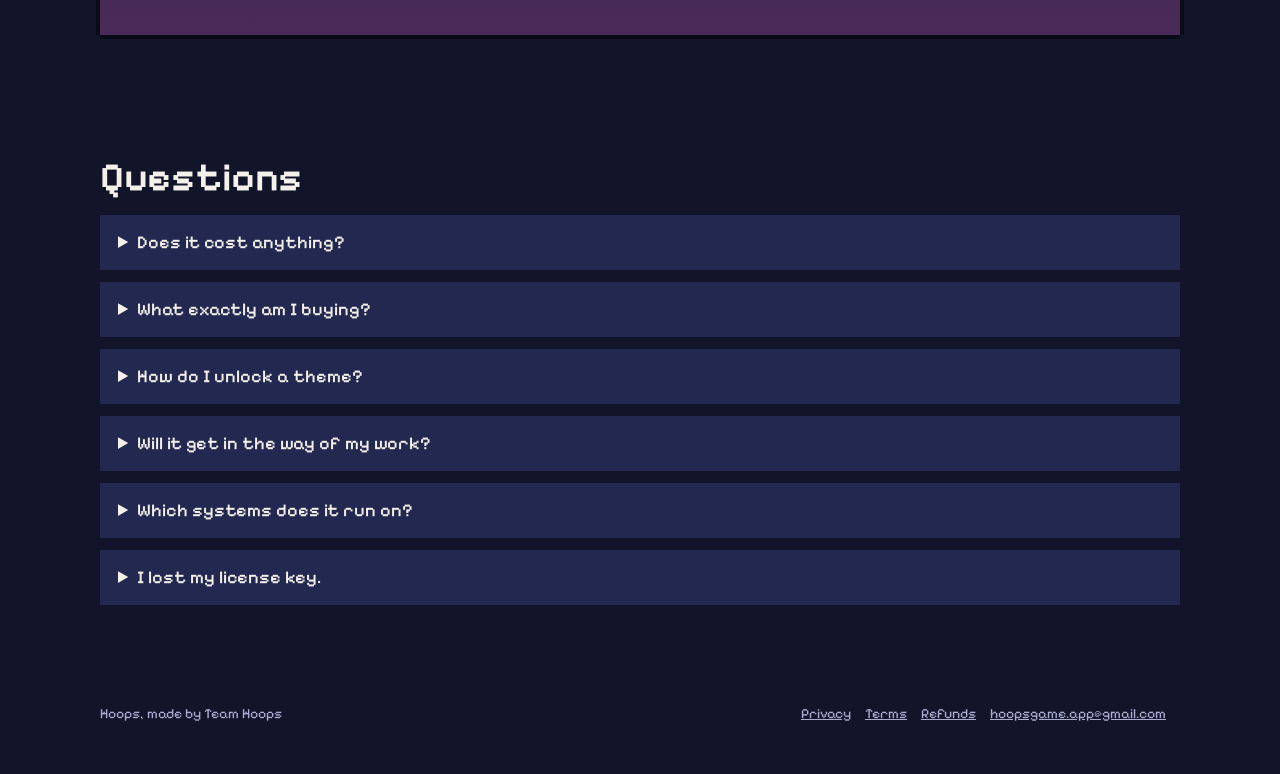
==== commit 8439495e: "Publish updated pricing" ====
--- a/index.html
+++ b/index.html
@@ -1,7 +1,7 @@
 <!doctype html>
 <html lang="en"><head><meta charset="utf-8"><meta name="viewport" content="width=device-width,initial-scale=1">
-<title>Hooperly: a tiny basketball game on top of your desktop</title><meta name="description" content="Hooperly is a tiny pixel-art basketball game that floats over your desktop on Mac and Windows. Pull back, let go, sink it. Free to play.">
-<meta property="og:title" content="Hooperly: a tiny basketball game on top of your desktop"><meta property="og:description" content="Hooperly is a tiny pixel-art basketball game that floats over your desktop on Mac and Windows. Pull back, let go, sink it. Free to play."><meta property="og:image" content="img/theme-arena.png">
+<title>Hoops: a tiny basketball game on top of your desktop</title><meta name="description" content="Hoops is a tiny pixel-art basketball game that floats over your desktop on Mac and Windows. Pull back, let go, sink it. Free to play.">
+<meta property="og:title" content="Hoops: a tiny basketball game on top of your desktop"><meta property="og:description" content="Hoops is a tiny pixel-art basketball game that floats over your desktop on Mac and Windows. Pull back, let go, sink it. Free to play."><meta property="og:image" content="img/theme-arena.png">
 <link rel="icon" href="img/icon.png">
 <link href="https://fonts.googleapis.com/css2?family=Pixelify+Sans:wght@400;500;600&display=swap" rel="stylesheet">
 <style>
@@ -62,19 +62,19 @@
 .doc h1{font-size:40px;margin:0 0 6px}.doc h2{font-size:24px;margin:28px 0 6px}.doc p,.doc li{color:var(--mut)}
 .doc .when{font-size:14px;margin:0 0 20px}
 @media(max-width:820px){.hero{grid-template-columns:1fr}nav a.h{display:none}}
-</style><script>(function(){try{if(/[?&]v=\d+/.test(location.search))return;var u=location.href.split("#")[0];fetch(u).then(function(a){return a.text()}).then(function(a){return fetch(u,{cache:"reload"}).then(function(r){return r.text()}).then(function(b){if(a!==b)location.replace(u+(u.indexOf("?")<0?"?":"&")+"v="+Date.now()+location.hash)})}).catch(function(){})}catch(e){}})()</script></head><body><div class="wrap"><nav><a class="logo" href="./"><img src="img/icon.png" alt="">Hooperly<span class="beta">BETA</span></a><div class="sp"></div><a class="h" href="./#features">Features</a><a class="h" href="./#play">Videos</a><a class="h" href="./#themes">Themes</a><a class="h" href="./#pricing">Pricing</a><a class="btn pxb" href="./#download" style="padding:8px 16px;font-size:16px">Download</a><a class="btn alt pxb" href="play/" style="padding:8px 16px;font-size:16px">Play</a></nav></div>
+</style><script>(function(){try{if(/[?&]v=\d+/.test(location.search))return;var u=location.href.split("#")[0];fetch(u).then(function(a){return a.text()}).then(function(a){return fetch(u,{cache:"reload"}).then(function(r){return r.text()}).then(function(b){if(a!==b)location.replace(u+(u.indexOf("?")<0?"?":"&")+"v="+Date.now()+location.hash)})}).catch(function(){})}catch(e){}})()</script></head><body><div class="wrap"><nav><a class="logo" href="./"><img src="img/icon.png" alt="">Hoops<span class="beta">BETA</span></a><div class="sp"></div><a class="h" href="./#features">Features</a><a class="h" href="./#play">Videos</a><a class="h" href="./#themes">Themes</a><a class="h" href="./#pricing">Pricing</a><a class="btn pxb" href="./#download" style="padding:8px 16px;font-size:16px">Download</a><a class="btn alt pxb" href="play/" style="padding:8px 16px;font-size:16px">Play</a></nav></div>
 <div class="wrap"><header class="hero">
 <div><h1>Shoot hoops <em>over</em> your work.</h1>
-<p>Hooperly is a tiny pixel-art basketball game that lives on top of your desktop. Pull the ball back, let go, and sink it, then get back to what you were doing.</p>
+<p>Hoops is a tiny pixel-art basketball game that lives on top of your desktop. Pull the ball back, let go, and sink it, then get back to what you were doing.</p>
 <a class="btn pxb" id="b-mac" href="#download">Download for Mac</a><a class="btn alt pxb" id="b-win" href="#download">Download for Windows</a><a class="btn alt pxb" id="b-play" href="play/">Play in your browser</a><p style="margin:14px 0 0;font-size:14px;color:var(--mut)">The browser version plays inside the page. The desktop app lets the game live over your whole desktop, on top of your other programs.</p>
-<small>Free to play. Three themes included, more when you want them.</small><p class="betanote"><b>Hooperly is in beta.</b> It is new, and online multiplayer is brand new, so expect rough edges and the odd bug. Tell us what you find at hooperly.game@gmail.com.</p></div>
-<div class="stage pxb"><video src="video/fire.mp4" poster="video/fire.jpg" autoplay muted loop playsinline aria-label="Hooperly: the ball catches fire after three goals in a row"></video></div>
+<small>Free to play. Three themes included, more when you want them.</small><p class="betanote"><b>Hoops is in beta.</b> It is new, and online multiplayer is brand new, so expect rough edges and the odd bug. Tell us what you find at hoopsgame.app@gmail.com.</p></div>
+<div class="stage pxb"><video src="video/fire.mp4" poster="video/fire.jpg" autoplay muted loop playsinline aria-label="Hoops: the ball catches fire after three goals in a row"></video></div>
 </header></div>
-<section id="product"><div class="wrap"><h2>A real game, delivered digitally</h2><p class="lead">Hooperly is software you download and play on your own Mac or Windows computer. Every purchase unlocks digital in-game themes and assets inside Hooperly; nothing is shipped and no service or subscription is involved.</p>
+<section id="product"><div class="wrap"><h2>A real game, delivered digitally</h2><p class="lead">Hoops is software you download and play on your own Mac or Windows computer. Every purchase unlocks digital in-game themes and assets inside Hoops; nothing is shipped and no service or subscription is involved.</p>
 <div class="grid3">
-<div class="card pxb"><h3>What you receive</h3><p>The Hooperly desktop game, free updates, and the themes or All Access content included in your purchase.</p></div>
+<div class="card pxb"><h3>What you receive</h3><p>The Hoops desktop game, free updates, and the themes or All Access content included in your purchase.</p></div>
 <div class="card pxb"><h3>How payment works</h3><p>One secure payment through Lemon Squeezy. There is no recurring charge, membership, betting, prize or pay-to-play system.</p></div>
-<div class="card pxb"><h3>Who makes it</h3><p>Hooperly is an original game made by Team Hooperly. We own the game's code, artwork, audio and product content.</p></div>
+<div class="card pxb"><h3>Who makes it</h3><p>Hoops is an original game made by Team Hoops. We own the game's code, artwork, audio and product content.</p></div>
 </div></div></section>
 <section id="features"><div class="wrap"><h2>A game that stays out of your way</h2><p class="lead">The court is see-through and your clicks fall right through it, so it only takes the space you give it.</p>
 <div class="grid3">
@@ -90,28 +90,28 @@
 <div class="clipcard pxb"><video src="video/fire.mp4" poster="video/fire.jpg" autoplay muted loop playsinline></video><h3>On fire</h3><p>Three in a row and the ball explodes into flame.</p></div>
 <div class="clipcard pxb"><video src="video/canyon.mp4" poster="video/canyon.jpg" autoplay muted loop playsinline></video><h3>Alive backdrops</h3><p>A canyon with gangs on horseback behind the court.</p></div>
 </div></div></section>
-<section id="themes"><div class="wrap"><h2>Pick a place to play</h2><p class="lead">Three themes are free. The rest are $2.99 each, or all of them with All Access.</p><div class="themes"><div class="th pxb"><img src="img/theme-gym.png" alt="Gym theme" loading="lazy"><b>Gym</b><span>Wooden court and a cheering crowd</span><i class="tag free">FREE</i></div><div class="th pxb"><img src="img/theme-park.png" alt="Park theme" loading="lazy"><b>Park</b><span>Birds, planes and a flying hero</span><i class="tag free">FREE</i></div><div class="th pxb"><img src="img/theme-city.png" alt="City night theme" loading="lazy"><b>City night</b><span>A dusk skyline over a blue court</span><i class="tag free">FREE</i></div><div class="th pxb"><img src="img/theme-street.png" alt="Street theme" loading="lazy"><b>Street</b><span>Graffiti fence and rope artists</span><i class="tag ">$2.99</i></div><div class="th pxb"><img src="img/theme-arena.png" alt="Arena theme" loading="lazy"><b>Arena</b><span>Light show and full stands</span><i class="tag ">$2.99</i></div><div class="th pxb"><img src="img/theme-led.png" alt="LED board theme" loading="lazy"><b>LED board</b><span>A screen with goals and replays</span><i class="tag ">$2.99</i></div><div class="th pxb"><img src="img/theme-train-day.png" alt="Train: countryside theme" loading="lazy"><b>Train: countryside</b><span>Bullet train and a kung fu fight</span><i class="tag ">$2.99</i></div><div class="th pxb"><img src="img/theme-train-night.png" alt="Train: night city theme" loading="lazy"><b>Train: night city</b><span>Night skyline, layer on layer</span><i class="tag ">$2.99</i></div><div class="th pxb"><img src="img/theme-train-canyon.png" alt="Train: canyon theme" loading="lazy"><b>Train: canyon</b><span>Tunnels and gangs on horseback</span><i class="tag ">$2.99</i></div></div></div></section>
+<section id="themes"><div class="wrap"><h2>Pick a place to play</h2><p class="lead">Three themes are free. The rest are $1.49 each, or all of them with All Access.</p><div class="themes"><div class="th pxb"><img src="img/theme-gym.png" alt="Gym theme" loading="lazy"><b>Gym</b><span>Wooden court and a cheering crowd</span><i class="tag free">FREE</i></div><div class="th pxb"><img src="img/theme-park.png" alt="Park theme" loading="lazy"><b>Park</b><span>Birds, planes and a flying hero</span><i class="tag free">FREE</i></div><div class="th pxb"><img src="img/theme-city.png" alt="City night theme" loading="lazy"><b>City night</b><span>A dusk skyline over a blue court</span><i class="tag free">FREE</i></div><div class="th pxb"><img src="img/theme-street.png" alt="Street theme" loading="lazy"><b>Street</b><span>Graffiti fence and rope artists</span><i class="tag ">$1.49</i></div><div class="th pxb"><img src="img/theme-arena.png" alt="Arena theme" loading="lazy"><b>Arena</b><span>Light show and full stands</span><i class="tag ">$1.49</i></div><div class="th pxb"><img src="img/theme-led.png" alt="LED board theme" loading="lazy"><b>LED board</b><span>A screen with goals and replays</span><i class="tag ">$1.49</i></div><div class="th pxb"><img src="img/theme-train-day.png" alt="Train: countryside theme" loading="lazy"><b>Train: countryside</b><span>Bullet train and a kung fu fight</span><i class="tag ">$1.49</i></div><div class="th pxb"><img src="img/theme-train-night.png" alt="Train: night city theme" loading="lazy"><b>Train: night city</b><span>Night skyline, layer on layer</span><i class="tag ">$1.49</i></div><div class="th pxb"><img src="img/theme-train-canyon.png" alt="Train: canyon theme" loading="lazy"><b>Train: canyon</b><span>Tunnels and gangs on horseback</span><i class="tag ">$1.49</i></div></div></div></section>
 <section id="pricing"><div class="wrap"><h2>Pricing</h2><p class="lead">Pay once. No subscription, no account.</p>
 <div class="price">
 <div class="plan pxb"><h3>Free</h3><div class="p">$0</div><ul><li>Gym, Park and City night</li><li>The whole game</li></ul></div>
-<div class="plan pxb"><h3>One theme</h3><div class="p">$2.99</div><ul><li>Pick any theme you like</li><li>Its court, crowd and ball</li><li>One-time payment</li></ul></div>
-<div class="plan hot pxb"><h3>All Access</h3><div class="p">$6.99</div><ul><li>Every theme, now and later ones</li><li>All courts, crowds and balls</li><li>One-time payment</li></ul></div>
+<div class="plan pxb"><h3>One theme</h3><div class="p">$1.49</div><ul><li>Pick any theme you like</li><li>Its court, crowd and ball</li><li>One-time payment</li></ul></div>
+<div class="plan hot pxb"><h3>All Access</h3><div class="p">$4.99</div><ul><li>Every theme, now and later ones</li><li>All courts, crowds and balls</li><li>One-time payment</li></ul></div>
 </div><p class="lead" style="margin-top:18px;font-size:15px">Prices are shown in US dollars. Local taxes can be added at checkout. Payments are handled by Lemon Squeezy.</p></div></section>
 <section id="how"><div class="wrap"><h2>How it works</h2><p class="lead">Nothing to learn.</p><div class="steps">
-<div class="step pxb"><h3>Open it</h3><p>Click the Hooperly icon in the menu bar or press the shortcut.</p></div>
+<div class="step pxb"><h3>Open it</h3><p>Click the Hoops icon in the menu bar or press the shortcut.</p></div>
 <div class="step pxb"><h3>Pull and release</h3><p>Drag back from the ball. The longer the pull, the harder the shot.</p></div>
 <div class="step pxb"><h3>Get back to work</h3><p>Press Esc or click away and the court fades into the background.</p></div></div></div></section>
 <section id="download"><div class="wrap"><div class="cta pxb"><h2>Take a break. Take a shot.</h2><p class="lead" style="margin:0 auto 20px">Free for Mac and Windows.</p>
-<a class="btn pxb" href="https://github.com/Minkenen/Hooperly/releases/latest/download/Hoops-macOS.dmg">Download for Mac</a><a class="btn alt pxb" href="https://github.com/Minkenen/Hooperly/releases/latest/download/Hoops-Windows-setup.exe">Download for Windows</a><p style="margin:14px 0 0;font-size:14px;color:var(--mut)"><a href="https://github.com/Minkenen/Hooperly/releases/latest" style="text-decoration:underline">All downloads and older versions</a></p>
+<a class="btn pxb" href="https://github.com/Minkenen/Hoops/releases/latest/download/Hoops-macOS.dmg">Download for Mac</a><a class="btn alt pxb" href="https://github.com/Minkenen/Hoops/releases/latest/download/Hoops-Windows-setup.exe">Download for Windows</a><p style="margin:14px 0 0;font-size:14px;color:var(--mut)"><a href="https://github.com/Minkenen/Hoops/releases/latest" style="text-decoration:underline">All downloads and older versions</a></p>
 <div class="note"><b>The first versions are not code-signed yet,</b> so your computer will warn you the first time.<br>
-<b>Mac:</b> open the .dmg, drag Hooperly to Applications, then right-click it and choose Open (once).<br>
+<b>Mac:</b> open the .dmg, drag Hoops to Applications, then right-click it and choose Open (once).<br>
 <b>Windows:</b> if you see "Windows protected your PC", click More info, then Run anyway.<br>
 Mac version: Apple Silicon (M1 and newer).</div></div></div></section>
 <section id="faq"><div class="wrap"><h2>Questions</h2>
-<details><summary>Does it cost anything?</summary><p>No. Hooperly is free and comes with three themes. Extra themes are $2.99 each, or $6.99 for all of them. It is a one-time payment.</p></details>
-<details><summary>What exactly am I buying?</summary><p>You are buying digital in-game content for Hooperly. Your purchase unlocks themes, courts, crowds and balls in the Hooperly app. No physical product is shipped, and there is no subscription or service contract.</p></details>
+<details><summary>Does it cost anything?</summary><p>No. Hoops is free and comes with three themes. Extra themes are $1.49 each, or $4.99 for all of them. It is a one-time payment.</p></details>
+<details><summary>What exactly am I buying?</summary><p>You are buying digital in-game content for Hoops. Your purchase unlocks themes, courts, crowds and balls in the Hoops app. No physical product is shipped, and there is no subscription or service contract.</p></details>
 <details><summary>How do I unlock a theme?</summary><p>Click a locked theme in Appearance and choose Buy. You get a license key by email. Paste it into the app under "I already have a license".</p></details>
 <details><summary>Will it get in the way of my work?</summary><p>No. Clicks pass through the court to the app below, and one key hides everything.</p></details>
 <details><summary>Which systems does it run on?</summary><p>macOS (Apple Silicon) and Windows 10 or 11.</p></details>
-<details><summary>I lost my license key.</summary><p>Email <a href="mailto:hooperly.game@gmail.com">hooperly.game@gmail.com</a> from the address you bought with and we will resend it.</p></details>
-</div></section><div class="wrap"><footer><span>Hooperly, made by Team Hooperly</span><span><a href="privacy.html">Privacy</a><a href="terms.html">Terms</a><a href="refunds.html">Refunds</a><a href="mailto:hooperly.game@gmail.com">hooperly.game@gmail.com</a></span></footer></div><script>(function(){var ua=navigator.userAgent||"",platform=navigator.platform||"",mobile=/Android|iPhone|iPad|iPod|Mobile/i.test(ua)||(/Macintosh/i.test(ua)&&navigator.maxTouchPoints>1),win=/Win/i.test(platform)||/Windows/i.test(ua),m=document.getElementById("b-mac"),w=document.getElementById("b-win"),p=document.getElementById("b-play");if(m&&w){if(win){w.className="btn pxb";m.className="btn alt pxb";m.parentNode.insertBefore(w,m)}else if(!mobile){m.className="btn pxb";w.className="btn alt pxb"}}if(mobile&&p){p.className="btn pxb mobile-focus";if(m)m.className="btn alt pxb";if(w)w.className="btn alt pxb"}})()</script></body></html>
+<details><summary>I lost my license key.</summary><p>Email <a href="mailto:hoopsgame.app@gmail.com">hoopsgame.app@gmail.com</a> from the address you bought with and we will resend it.</p></details>
+</div></section><div class="wrap"><footer><span>Hoops, made by Team Hoops</span><span><a href="privacy.html">Privacy</a><a href="terms.html">Terms</a><a href="refunds.html">Refunds</a><a href="mailto:hoopsgame.app@gmail.com">hoopsgame.app@gmail.com</a></span></footer></div><script>(function(){var ua=navigator.userAgent||"",platform=navigator.platform||"",mobile=/Android|iPhone|iPad|iPod|Mobile/i.test(ua)||(/Macintosh/i.test(ua)&&navigator.maxTouchPoints>1),win=/Win/i.test(platform)||/Windows/i.test(ua),m=document.getElementById("b-mac"),w=document.getElementById("b-win"),p=document.getElementById("b-play");if(m&&w){if(win){w.className="btn pxb";m.className="btn alt pxb";m.parentNode.insertBefore(w,m)}else if(!mobile){m.className="btn pxb";w.className="btn alt pxb"}}if(mobile&&p){p.className="btn pxb mobile-focus";if(m)m.className="btn alt pxb";if(w)w.className="btn alt pxb"}})()</script></body></html>
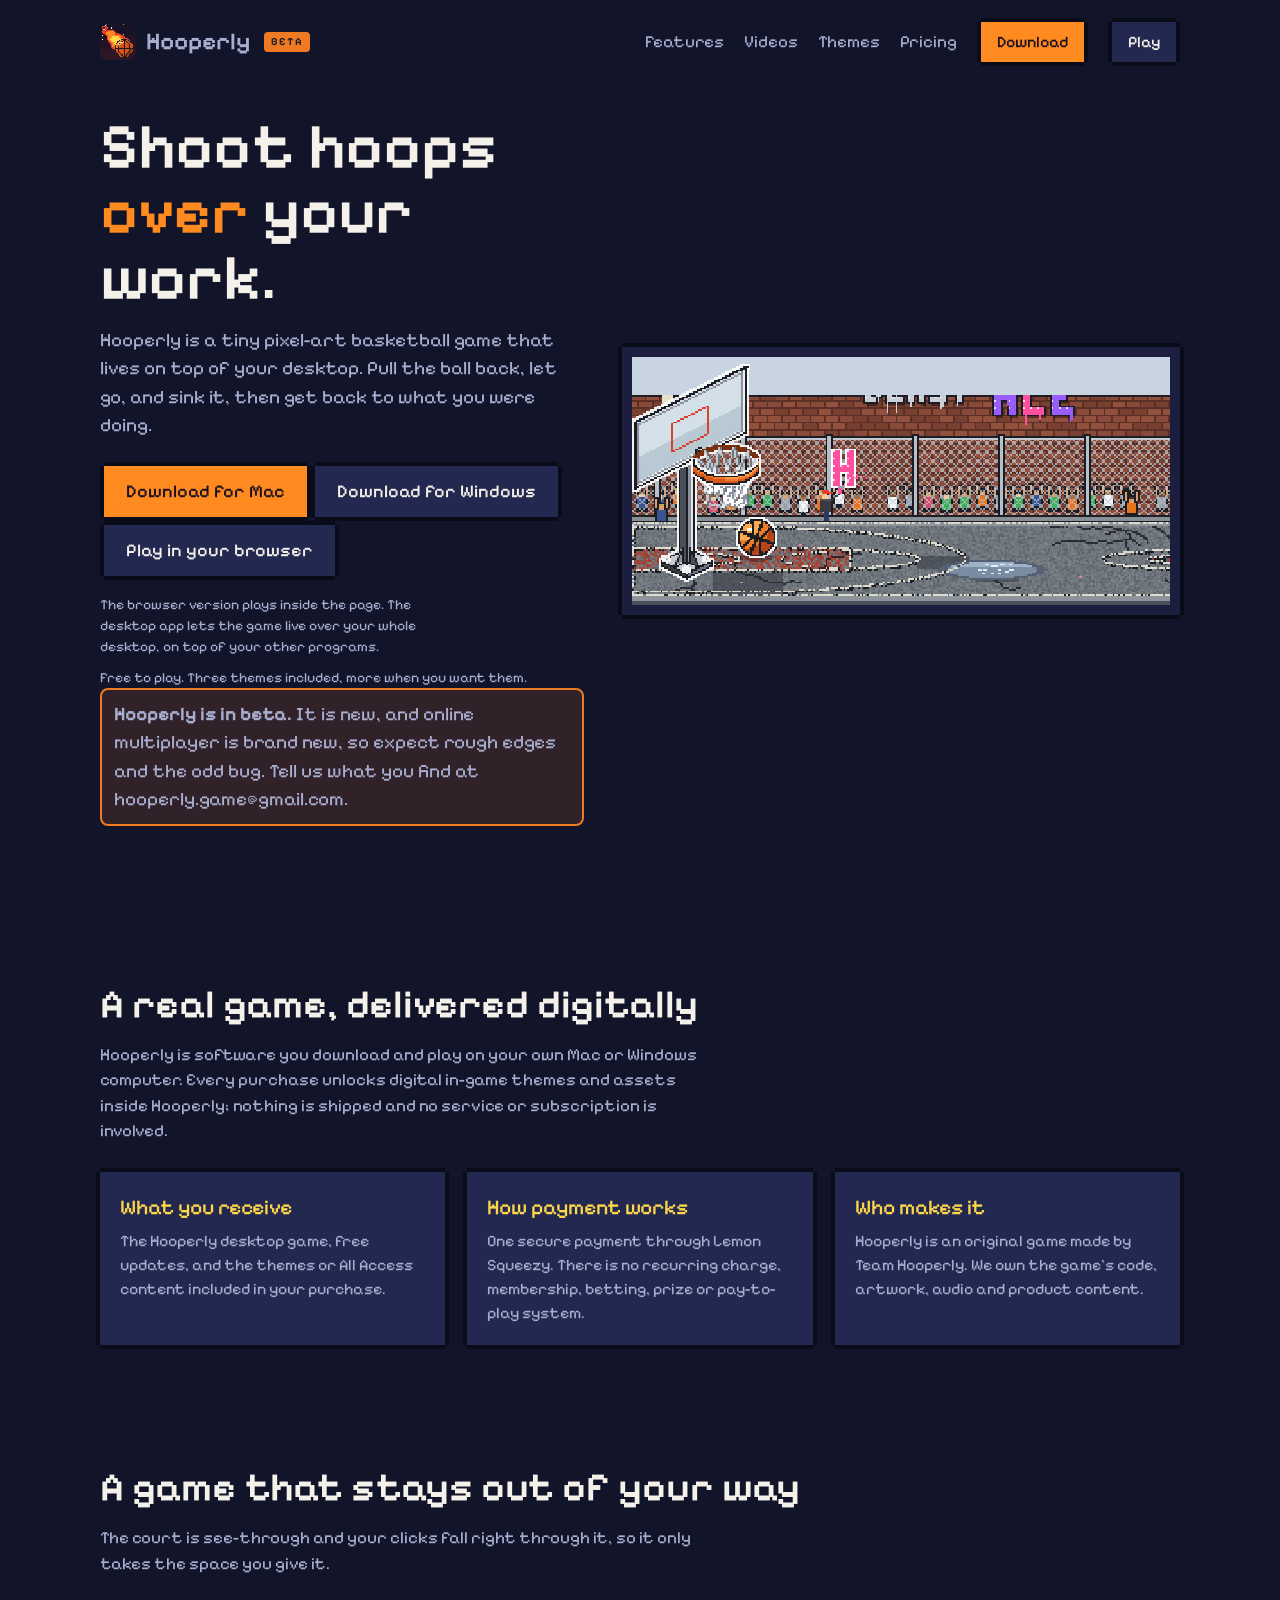
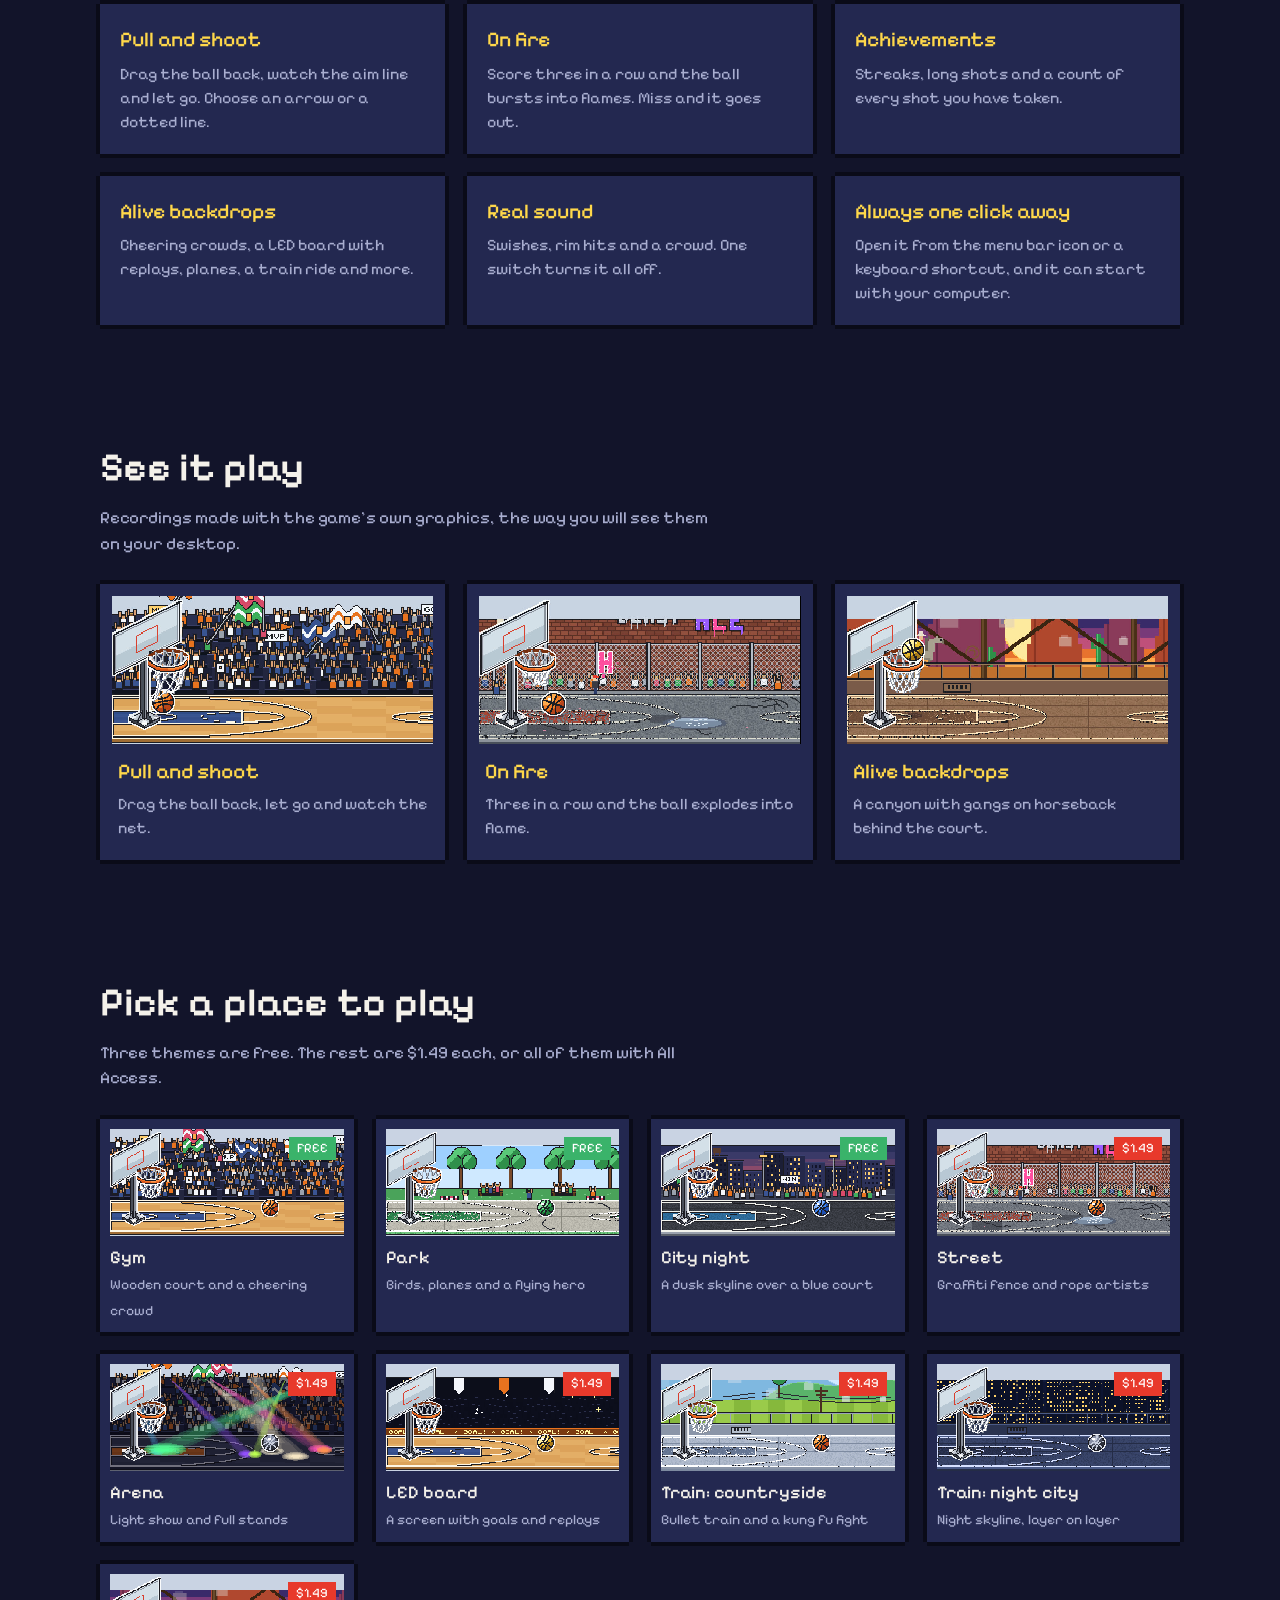
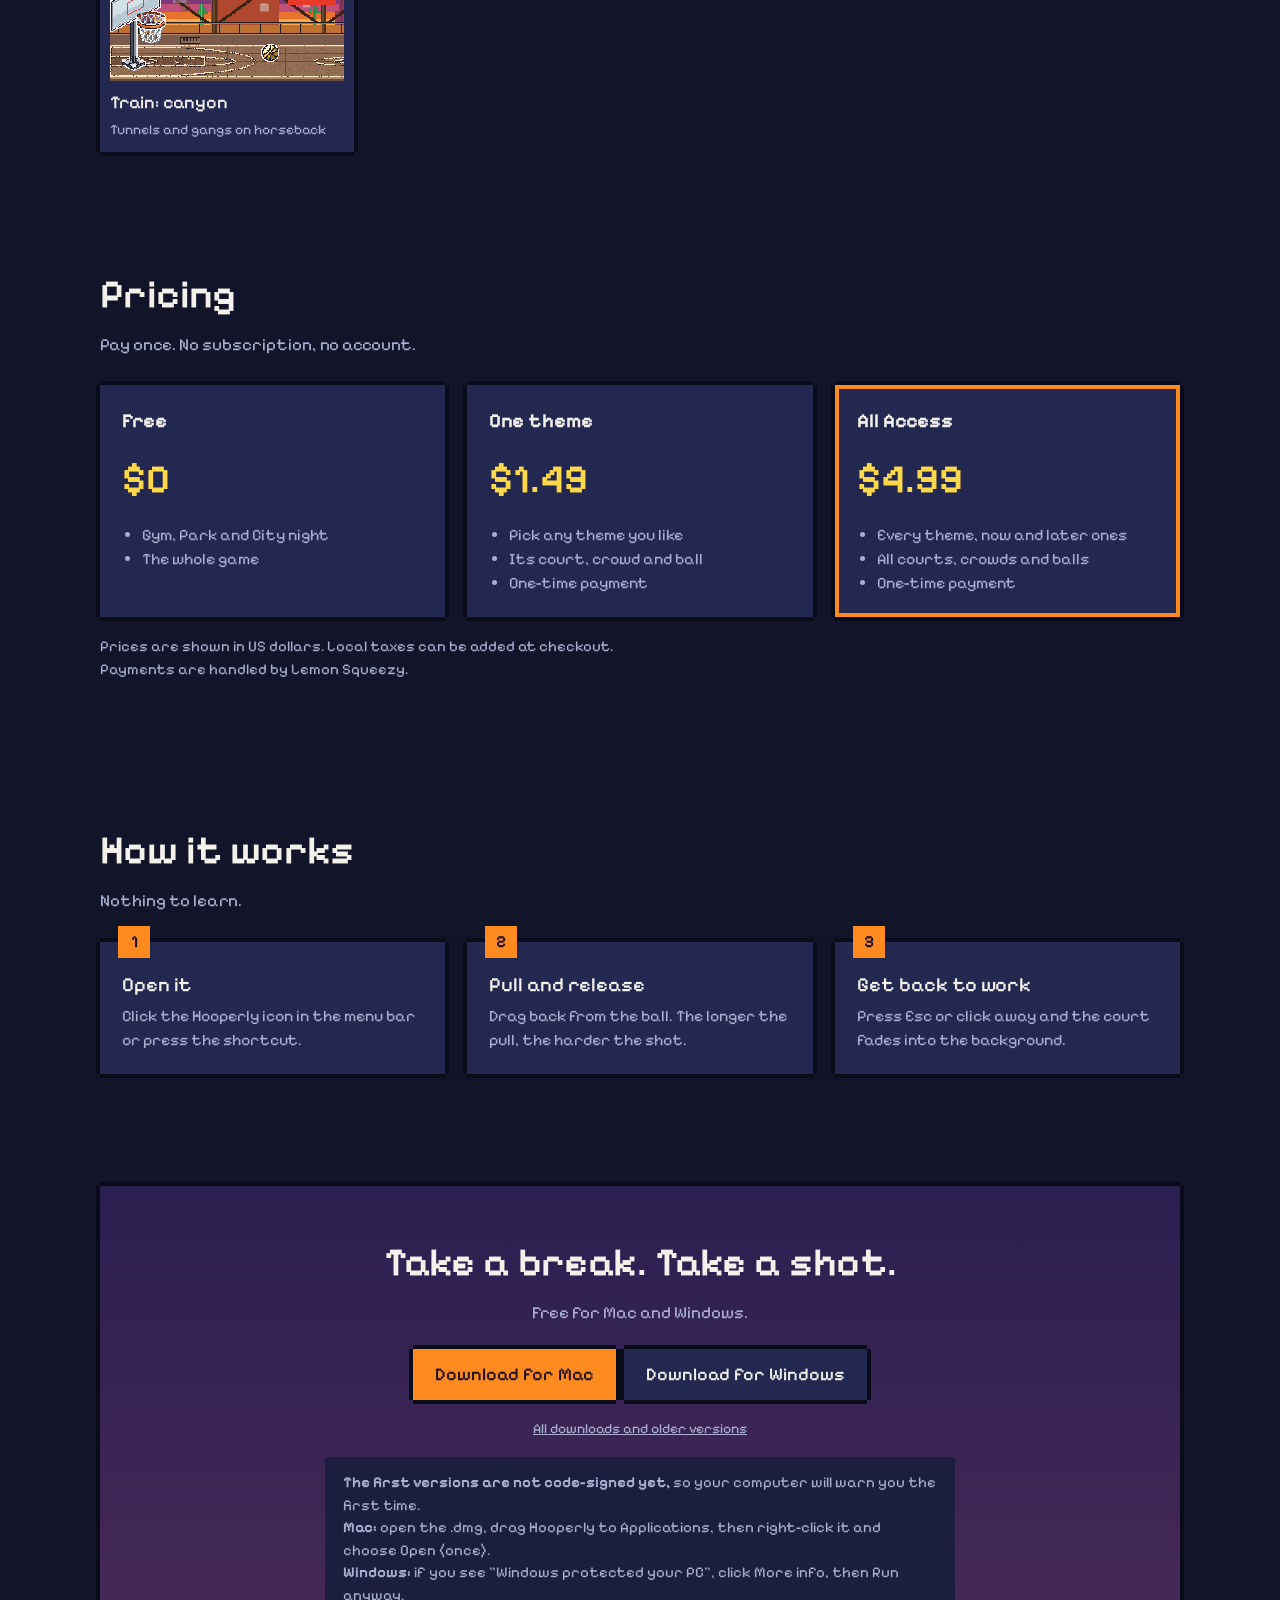
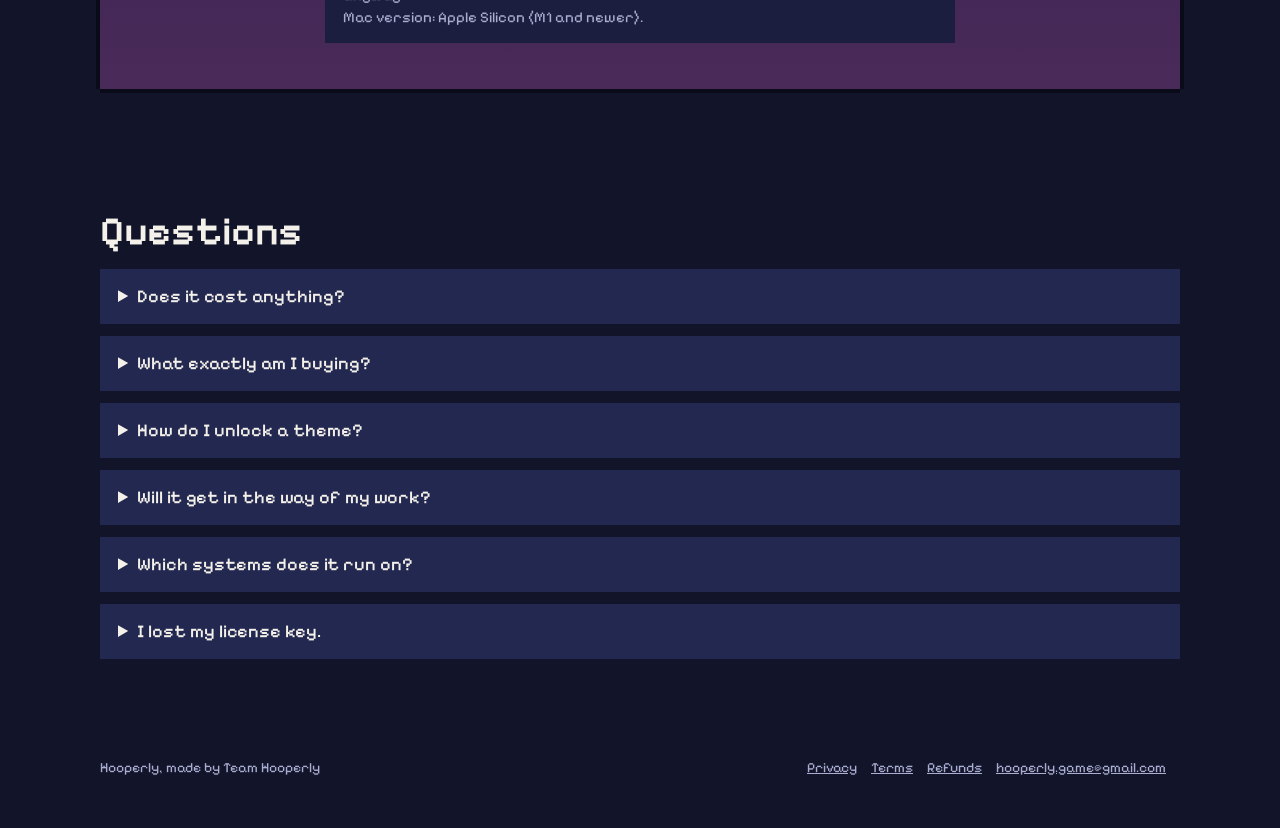
==== commit 6384c15b: "Restore current web build with updated pricing" ====
--- a/index.html
+++ b/index.html
@@ -1,7 +1,7 @@
 <!doctype html>
 <html lang="en"><head><meta charset="utf-8"><meta name="viewport" content="width=device-width,initial-scale=1">
-<title>Hoops: a tiny basketball game on top of your desktop</title><meta name="description" content="Hoops is a tiny pixel-art basketball game that floats over your desktop on Mac and Windows. Pull back, let go, sink it. Free to play.">
-<meta property="og:title" content="Hoops: a tiny basketball game on top of your desktop"><meta property="og:description" content="Hoops is a tiny pixel-art basketball game that floats over your desktop on Mac and Windows. Pull back, let go, sink it. Free to play."><meta property="og:image" content="img/theme-arena.png">
+<title>Hooperly: a tiny basketball game on top of your desktop</title><meta name="description" content="Hooperly is a tiny pixel-art basketball game that floats over your desktop on Mac and Windows. Pull back, let go, sink it. Free to play.">
+<meta property="og:title" content="Hooperly: a tiny basketball game on top of your desktop"><meta property="og:description" content="Hooperly is a tiny pixel-art basketball game that floats over your desktop on Mac and Windows. Pull back, let go, sink it. Free to play."><meta property="og:image" content="img/theme-arena.png">
 <link rel="icon" href="img/icon.png">
 <link href="https://fonts.googleapis.com/css2?family=Pixelify+Sans:wght@400;500;600&display=swap" rel="stylesheet">
 <style>
@@ -62,19 +62,19 @@
 .doc h1{font-size:40px;margin:0 0 6px}.doc h2{font-size:24px;margin:28px 0 6px}.doc p,.doc li{color:var(--mut)}
 .doc .when{font-size:14px;margin:0 0 20px}
 @media(max-width:820px){.hero{grid-template-columns:1fr}nav a.h{display:none}}
-</style><script>(function(){try{if(/[?&]v=\d+/.test(location.search))return;var u=location.href.split("#")[0];fetch(u).then(function(a){return a.text()}).then(function(a){return fetch(u,{cache:"reload"}).then(function(r){return r.text()}).then(function(b){if(a!==b)location.replace(u+(u.indexOf("?")<0?"?":"&")+"v="+Date.now()+location.hash)})}).catch(function(){})}catch(e){}})()</script></head><body><div class="wrap"><nav><a class="logo" href="./"><img src="img/icon.png" alt="">Hoops<span class="beta">BETA</span></a><div class="sp"></div><a class="h" href="./#features">Features</a><a class="h" href="./#play">Videos</a><a class="h" href="./#themes">Themes</a><a class="h" href="./#pricing">Pricing</a><a class="btn pxb" href="./#download" style="padding:8px 16px;font-size:16px">Download</a><a class="btn alt pxb" href="play/" style="padding:8px 16px;font-size:16px">Play</a></nav></div>
+</style><script>(function(){try{if(/[?&]v=\d+/.test(location.search))return;var u=location.href.split("#")[0];fetch(u).then(function(a){return a.text()}).then(function(a){return fetch(u,{cache:"reload"}).then(function(r){return r.text()}).then(function(b){if(a!==b)location.replace(u+(u.indexOf("?")<0?"?":"&")+"v="+Date.now()+location.hash)})}).catch(function(){})}catch(e){}})()</script></head><body><div class="wrap"><nav><a class="logo" href="./"><img src="img/icon.png" alt="">Hooperly<span class="beta">BETA</span></a><div class="sp"></div><a class="h" href="./#features">Features</a><a class="h" href="./#play">Videos</a><a class="h" href="./#themes">Themes</a><a class="h" href="./#pricing">Pricing</a><a class="btn pxb" href="./#download" style="padding:8px 16px;font-size:16px">Download</a><a class="btn alt pxb" href="play/" style="padding:8px 16px;font-size:16px">Play</a></nav></div>
 <div class="wrap"><header class="hero">
 <div><h1>Shoot hoops <em>over</em> your work.</h1>
-<p>Hoops is a tiny pixel-art basketball game that lives on top of your desktop. Pull the ball back, let go, and sink it, then get back to what you were doing.</p>
+<p>Hooperly is a tiny pixel-art basketball game that lives on top of your desktop. Pull the ball back, let go, and sink it, then get back to what you were doing.</p>
 <a class="btn pxb" id="b-mac" href="#download">Download for Mac</a><a class="btn alt pxb" id="b-win" href="#download">Download for Windows</a><a class="btn alt pxb" id="b-play" href="play/">Play in your browser</a><p style="margin:14px 0 0;font-size:14px;color:var(--mut)">The browser version plays inside the page. The desktop app lets the game live over your whole desktop, on top of your other programs.</p>
-<small>Free to play. Three themes included, more when you want them.</small><p class="betanote"><b>Hoops is in beta.</b> It is new, and online multiplayer is brand new, so expect rough edges and the odd bug. Tell us what you find at hoopsgame.app@gmail.com.</p></div>
-<div class="stage pxb"><video src="video/fire.mp4" poster="video/fire.jpg" autoplay muted loop playsinline aria-label="Hoops: the ball catches fire after three goals in a row"></video></div>
+<small>Free to play. Three themes included, more when you want them.</small><p class="betanote"><b>Hooperly is in beta.</b> It is new, and online multiplayer is brand new, so expect rough edges and the odd bug. Tell us what you find at hooperly.game@gmail.com.</p></div>
+<div class="stage pxb"><video src="video/fire.mp4" poster="video/fire.jpg" autoplay muted loop playsinline aria-label="Hooperly: the ball catches fire after three goals in a row"></video></div>
 </header></div>
-<section id="product"><div class="wrap"><h2>A real game, delivered digitally</h2><p class="lead">Hoops is software you download and play on your own Mac or Windows computer. Every purchase unlocks digital in-game themes and assets inside Hoops; nothing is shipped and no service or subscription is involved.</p>
+<section id="product"><div class="wrap"><h2>A real game, delivered digitally</h2><p class="lead">Hooperly is software you download and play on your own Mac or Windows computer. Every purchase unlocks digital in-game themes and assets inside Hooperly; nothing is shipped and no service or subscription is involved.</p>
 <div class="grid3">
-<div class="card pxb"><h3>What you receive</h3><p>The Hoops desktop game, free updates, and the themes or All Access content included in your purchase.</p></div>
+<div class="card pxb"><h3>What you receive</h3><p>The Hooperly desktop game, free updates, and the themes or All Access content included in your purchase.</p></div>
 <div class="card pxb"><h3>How payment works</h3><p>One secure payment through Lemon Squeezy. There is no recurring charge, membership, betting, prize or pay-to-play system.</p></div>
-<div class="card pxb"><h3>Who makes it</h3><p>Hoops is an original game made by Team Hoops. We own the game's code, artwork, audio and product content.</p></div>
+<div class="card pxb"><h3>Who makes it</h3><p>Hooperly is an original game made by Team Hooperly. We own the game's code, artwork, audio and product content.</p></div>
 </div></div></section>
 <section id="features"><div class="wrap"><h2>A game that stays out of your way</h2><p class="lead">The court is see-through and your clicks fall right through it, so it only takes the space you give it.</p>
 <div class="grid3">
@@ -98,20 +98,20 @@
 <div class="plan hot pxb"><h3>All Access</h3><div class="p">$4.99</div><ul><li>Every theme, now and later ones</li><li>All courts, crowds and balls</li><li>One-time payment</li></ul></div>
 </div><p class="lead" style="margin-top:18px;font-size:15px">Prices are shown in US dollars. Local taxes can be added at checkout. Payments are handled by Lemon Squeezy.</p></div></section>
 <section id="how"><div class="wrap"><h2>How it works</h2><p class="lead">Nothing to learn.</p><div class="steps">
-<div class="step pxb"><h3>Open it</h3><p>Click the Hoops icon in the menu bar or press the shortcut.</p></div>
+<div class="step pxb"><h3>Open it</h3><p>Click the Hooperly icon in the menu bar or press the shortcut.</p></div>
 <div class="step pxb"><h3>Pull and release</h3><p>Drag back from the ball. The longer the pull, the harder the shot.</p></div>
 <div class="step pxb"><h3>Get back to work</h3><p>Press Esc or click away and the court fades into the background.</p></div></div></div></section>
 <section id="download"><div class="wrap"><div class="cta pxb"><h2>Take a break. Take a shot.</h2><p class="lead" style="margin:0 auto 20px">Free for Mac and Windows.</p>
-<a class="btn pxb" href="https://github.com/Minkenen/Hoops/releases/latest/download/Hoops-macOS.dmg">Download for Mac</a><a class="btn alt pxb" href="https://github.com/Minkenen/Hoops/releases/latest/download/Hoops-Windows-setup.exe">Download for Windows</a><p style="margin:14px 0 0;font-size:14px;color:var(--mut)"><a href="https://github.com/Minkenen/Hoops/releases/latest" style="text-decoration:underline">All downloads and older versions</a></p>
+<a class="btn pxb" href="https://github.com/Minkenen/Hooperly/releases/latest/download/Hoops-macOS.dmg">Download for Mac</a><a class="btn alt pxb" href="https://github.com/Minkenen/Hooperly/releases/latest/download/Hoops-Windows-setup.exe">Download for Windows</a><p style="margin:14px 0 0;font-size:14px;color:var(--mut)"><a href="https://github.com/Minkenen/Hooperly/releases/latest" style="text-decoration:underline">All downloads and older versions</a></p>
 <div class="note"><b>The first versions are not code-signed yet,</b> so your computer will warn you the first time.<br>
-<b>Mac:</b> open the .dmg, drag Hoops to Applications, then right-click it and choose Open (once).<br>
+<b>Mac:</b> open the .dmg, drag Hooperly to Applications, then right-click it and choose Open (once).<br>
 <b>Windows:</b> if you see "Windows protected your PC", click More info, then Run anyway.<br>
 Mac version: Apple Silicon (M1 and newer).</div></div></div></section>
 <section id="faq"><div class="wrap"><h2>Questions</h2>
-<details><summary>Does it cost anything?</summary><p>No. Hoops is free and comes with three themes. Extra themes are $1.49 each, or $4.99 for all of them. It is a one-time payment.</p></details>
-<details><summary>What exactly am I buying?</summary><p>You are buying digital in-game content for Hoops. Your purchase unlocks themes, courts, crowds and balls in the Hoops app. No physical product is shipped, and there is no subscription or service contract.</p></details>
+<details><summary>Does it cost anything?</summary><p>No. Hooperly is free and comes with three themes. Extra themes are $1.49 each, or $4.99 for all of them. It is a one-time payment.</p></details>
+<details><summary>What exactly am I buying?</summary><p>You are buying digital in-game content for Hooperly. Your purchase unlocks themes, courts, crowds and balls in the Hooperly app. No physical product is shipped, and there is no subscription or service contract.</p></details>
 <details><summary>How do I unlock a theme?</summary><p>Click a locked theme in Appearance and choose Buy. You get a license key by email. Paste it into the app under "I already have a license".</p></details>
 <details><summary>Will it get in the way of my work?</summary><p>No. Clicks pass through the court to the app below, and one key hides everything.</p></details>
 <details><summary>Which systems does it run on?</summary><p>macOS (Apple Silicon) and Windows 10 or 11.</p></details>
-<details><summary>I lost my license key.</summary><p>Email <a href="mailto:hoopsgame.app@gmail.com">hoopsgame.app@gmail.com</a> from the address you bought with and we will resend it.</p></details>
-</div></section><div class="wrap"><footer><span>Hoops, made by Team Hoops</span><span><a href="privacy.html">Privacy</a><a href="terms.html">Terms</a><a href="refunds.html">Refunds</a><a href="mailto:hoopsgame.app@gmail.com">hoopsgame.app@gmail.com</a></span></footer></div><script>(function(){var ua=navigator.userAgent||"",platform=navigator.platform||"",mobile=/Android|iPhone|iPad|iPod|Mobile/i.test(ua)||(/Macintosh/i.test(ua)&&navigator.maxTouchPoints>1),win=/Win/i.test(platform)||/Windows/i.test(ua),m=document.getElementById("b-mac"),w=document.getElementById("b-win"),p=document.getElementById("b-play");if(m&&w){if(win){w.className="btn pxb";m.className="btn alt pxb";m.parentNode.insertBefore(w,m)}else if(!mobile){m.className="btn pxb";w.className="btn alt pxb"}}if(mobile&&p){p.className="btn pxb mobile-focus";if(m)m.className="btn alt pxb";if(w)w.className="btn alt pxb"}})()</script></body></html>
+<details><summary>I lost my license key.</summary><p>Email <a href="mailto:hooperly.game@gmail.com">hooperly.game@gmail.com</a> from the address you bought with and we will resend it.</p></details>
+</div></section><div class="wrap"><footer><span>Hooperly, made by Team Hooperly</span><span><a href="privacy.html">Privacy</a><a href="terms.html">Terms</a><a href="refunds.html">Refunds</a><a href="mailto:hooperly.game@gmail.com">hooperly.game@gmail.com</a></span></footer></div><script>(function(){var ua=navigator.userAgent||"",platform=navigator.platform||"",mobile=/Android|iPhone|iPad|iPod|Mobile/i.test(ua)||(/Macintosh/i.test(ua)&&navigator.maxTouchPoints>1),win=/Win/i.test(platform)||/Windows/i.test(ua),m=document.getElementById("b-mac"),w=document.getElementById("b-win"),p=document.getElementById("b-play");if(m&&w){if(win){w.className="btn pxb";m.className="btn alt pxb";m.parentNode.insertBefore(w,m)}else if(!mobile){m.className="btn pxb";w.className="btn alt pxb"}}if(mobile&&p){p.className="btn pxb mobile-focus";if(m)m.className="btn alt pxb";if(w)w.className="btn alt pxb"}})()</script></body></html>
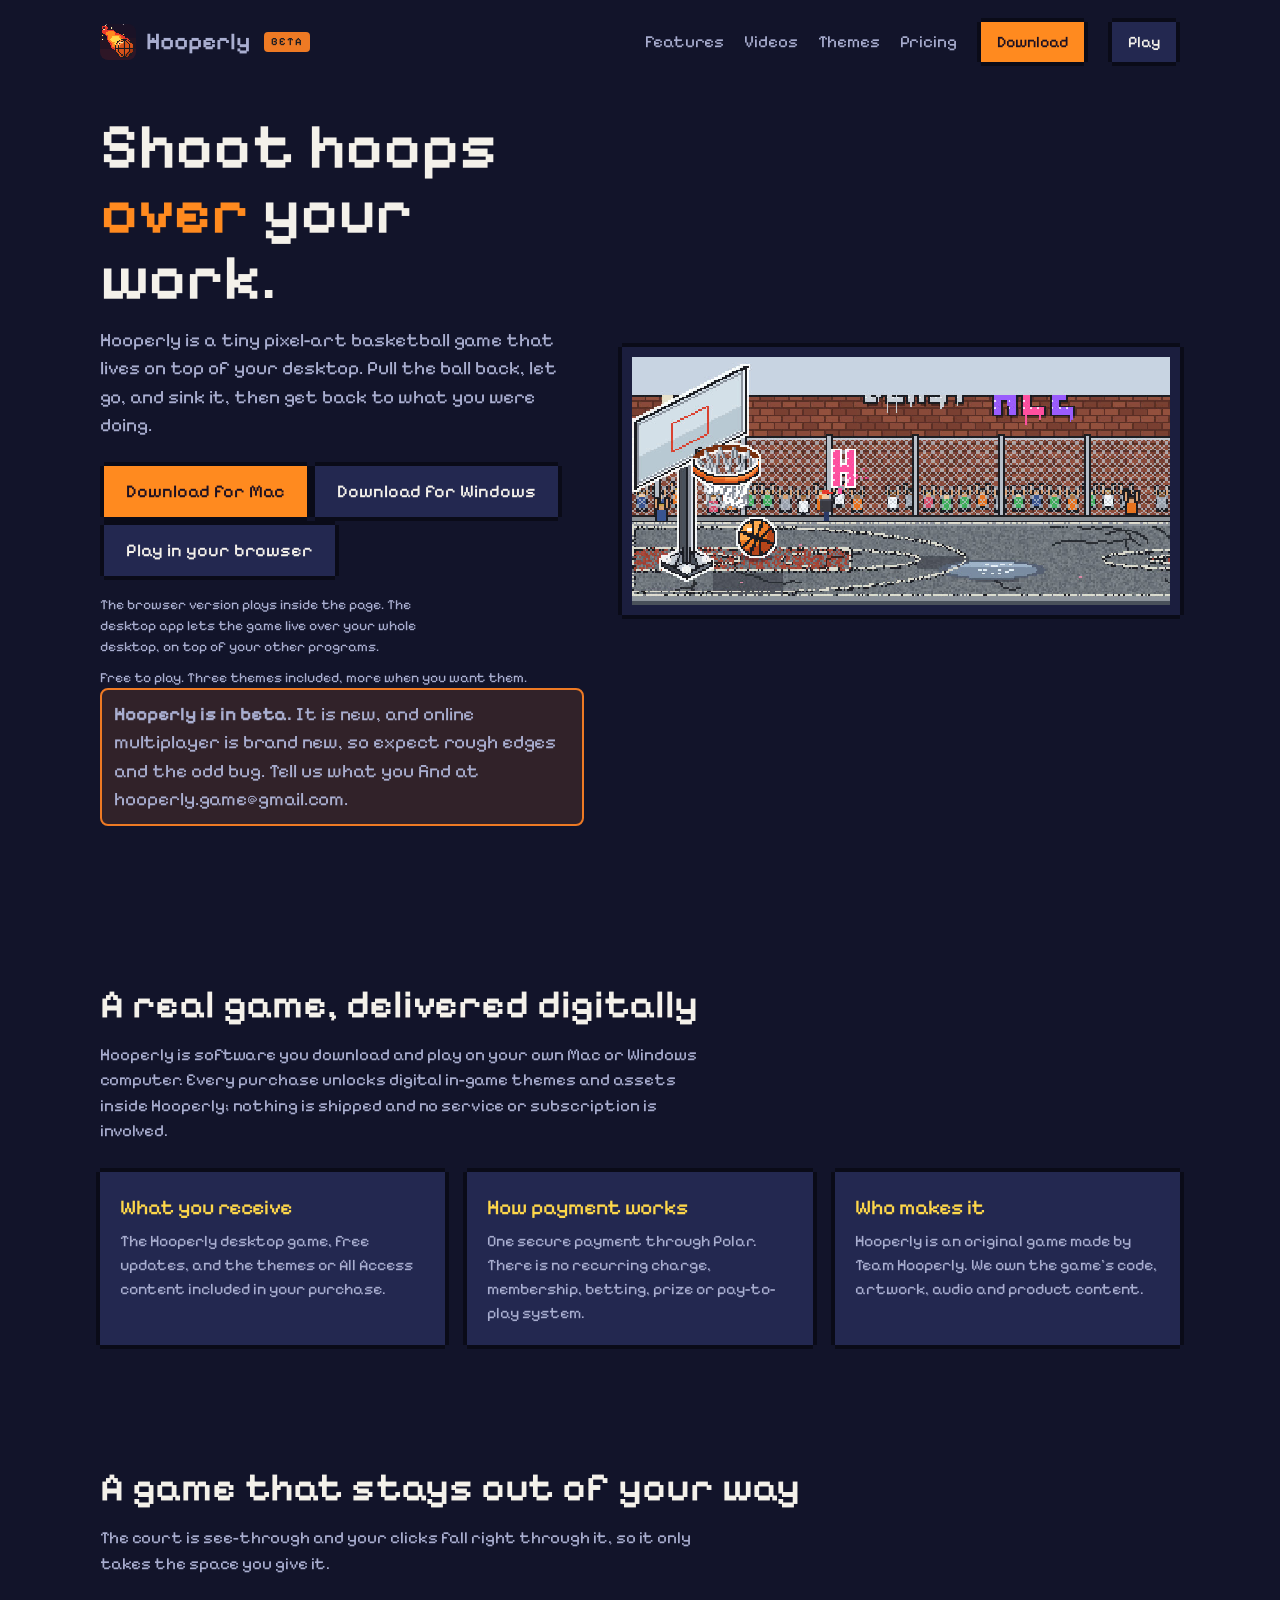
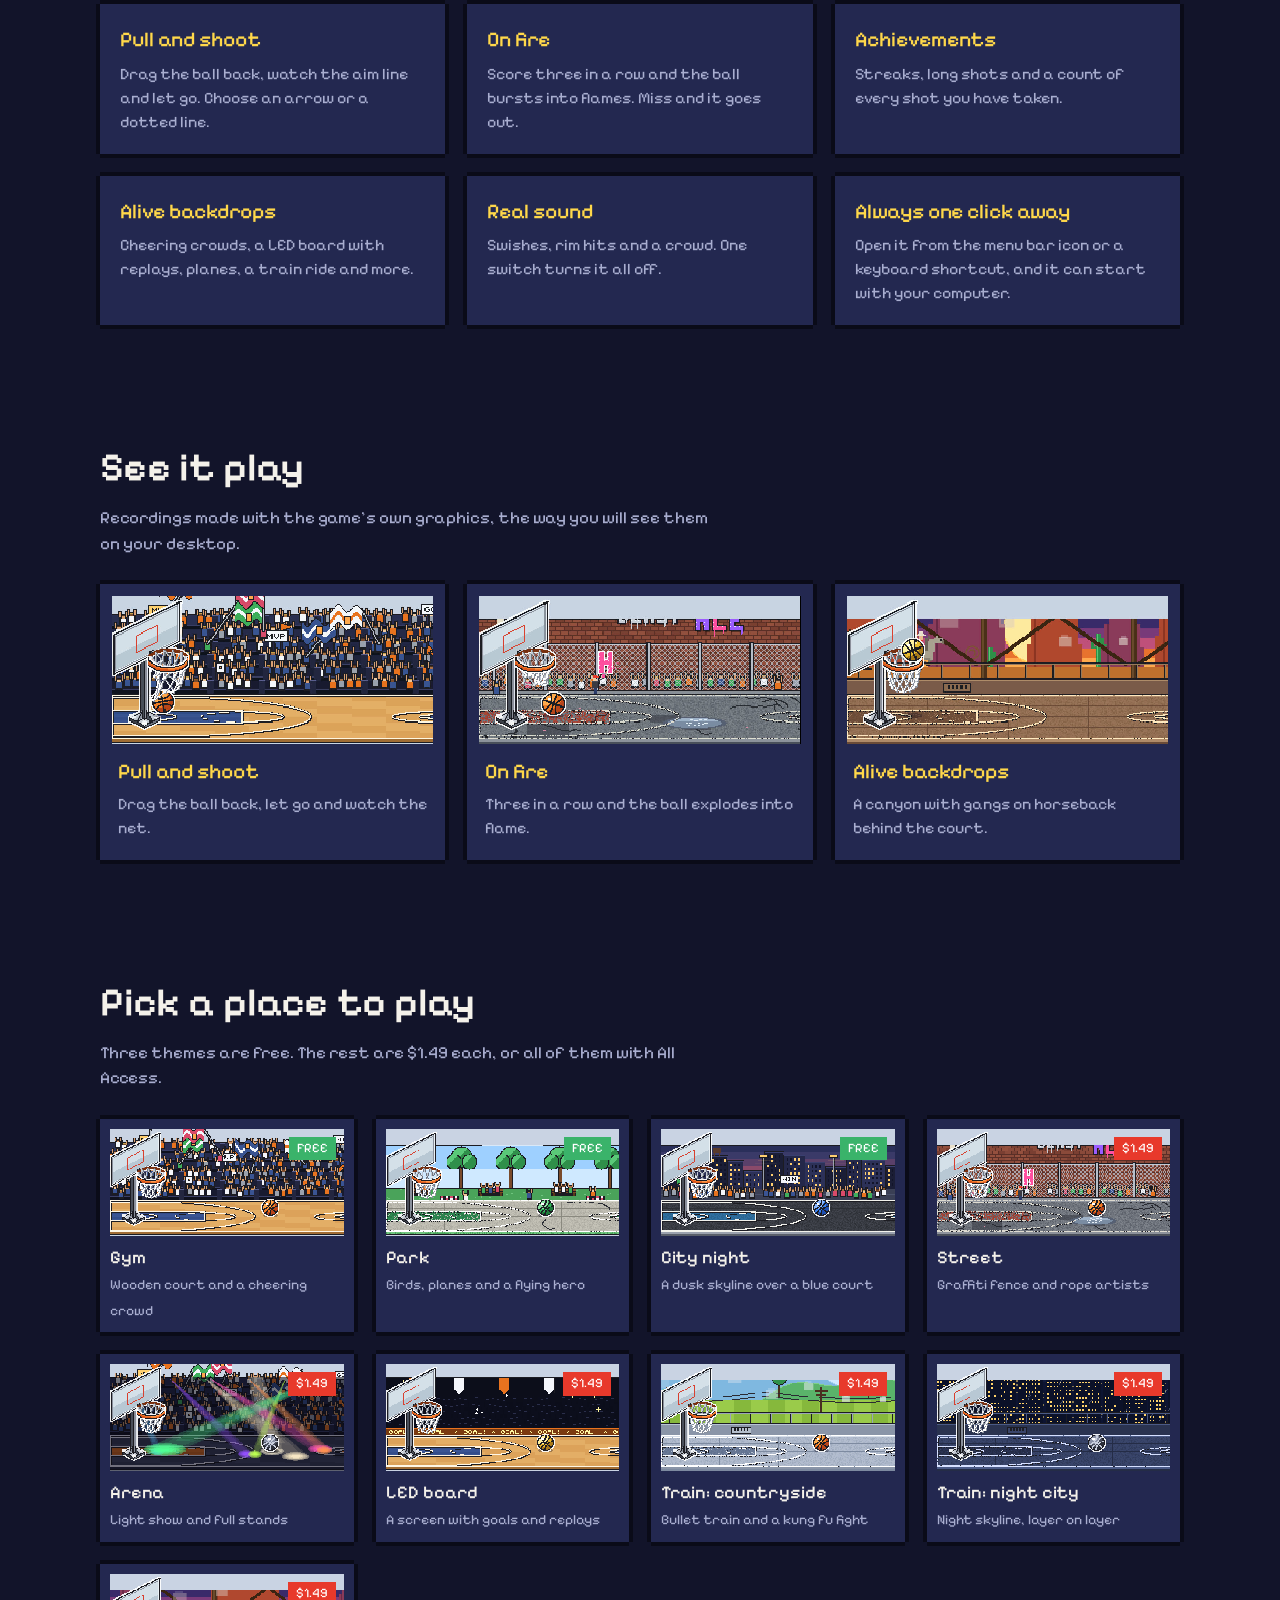
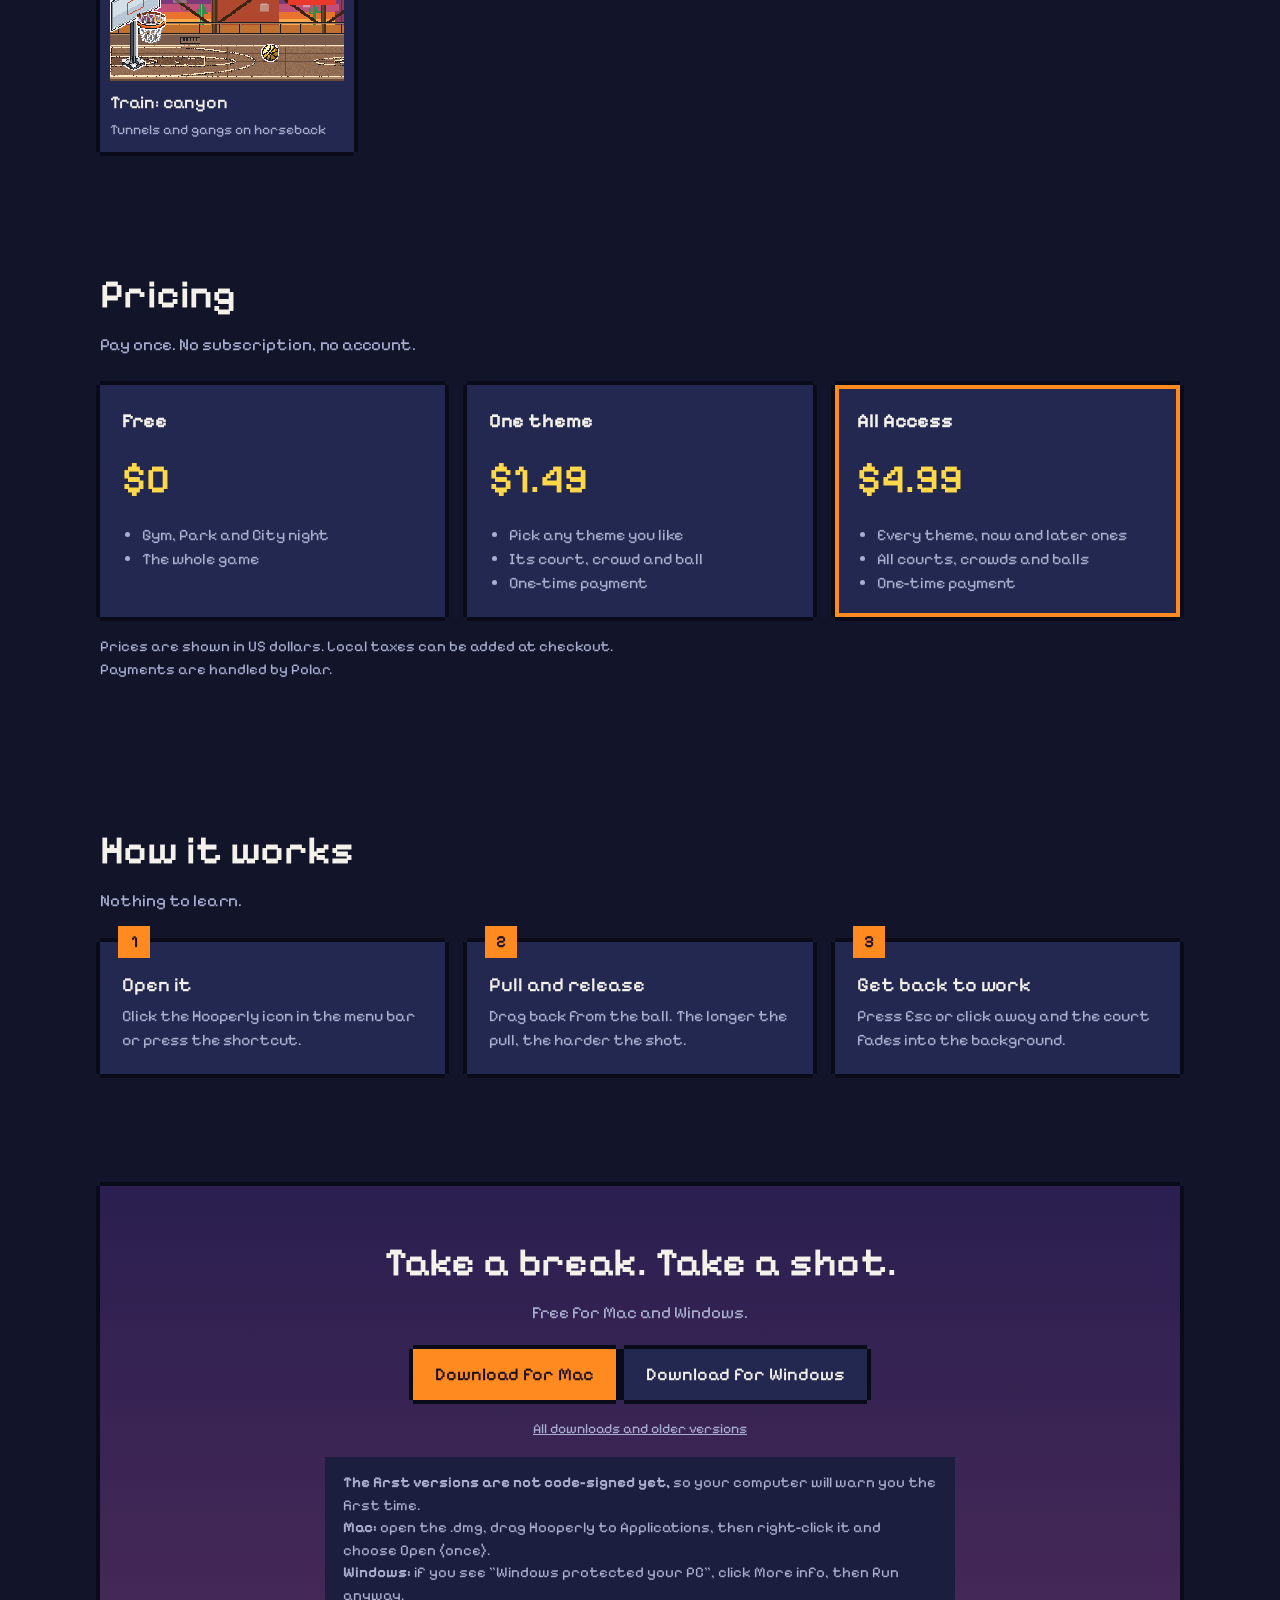
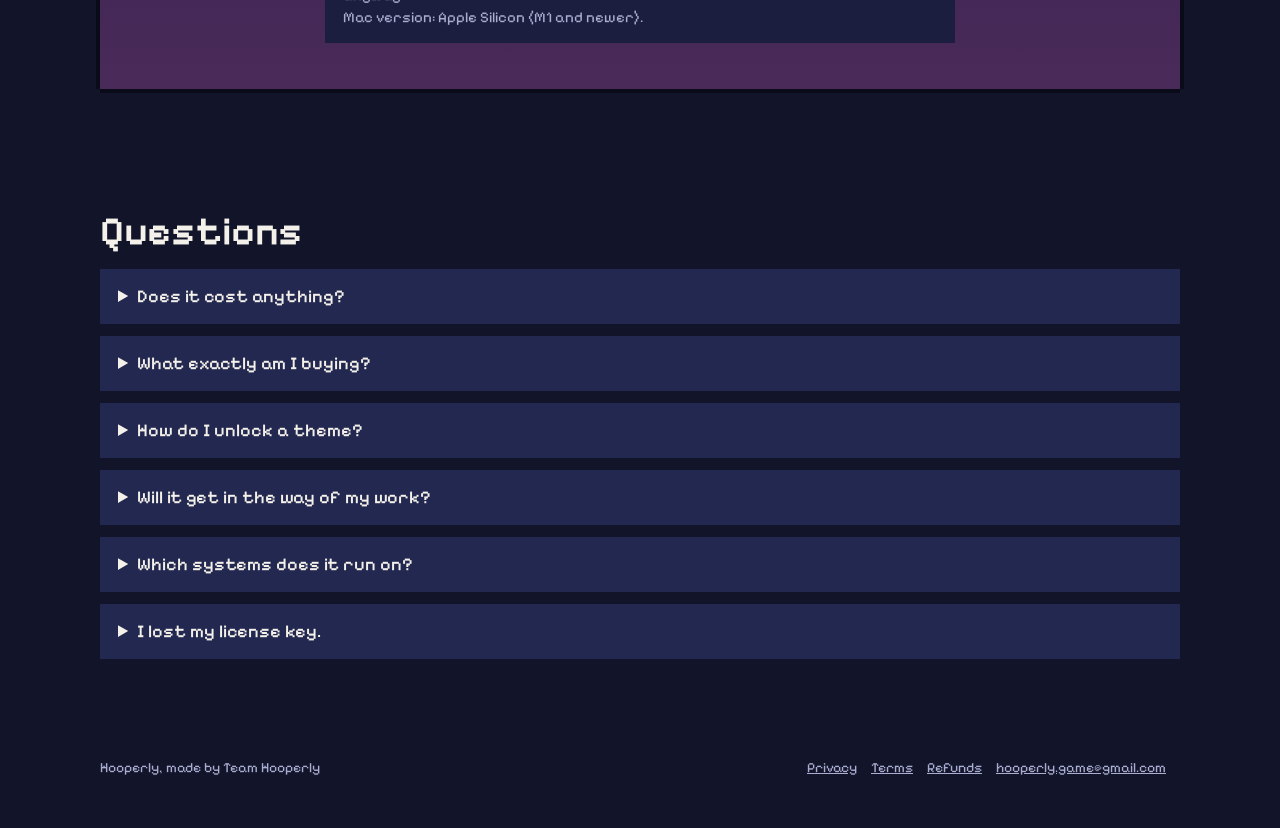
==== commit 9f41205f: "Publish Hooperly 0.1.27 web release" ====
--- a/index.html
+++ b/index.html
@@ -73,7 +73,7 @@
 <section id="product"><div class="wrap"><h2>A real game, delivered digitally</h2><p class="lead">Hooperly is software you download and play on your own Mac or Windows computer. Every purchase unlocks digital in-game themes and assets inside Hooperly; nothing is shipped and no service or subscription is involved.</p>
 <div class="grid3">
 <div class="card pxb"><h3>What you receive</h3><p>The Hooperly desktop game, free updates, and the themes or All Access content included in your purchase.</p></div>
-<div class="card pxb"><h3>How payment works</h3><p>One secure payment through Lemon Squeezy. There is no recurring charge, membership, betting, prize or pay-to-play system.</p></div>
+<div class="card pxb"><h3>How payment works</h3><p>One secure payment through Polar. There is no recurring charge, membership, betting, prize or pay-to-play system.</p></div>
 <div class="card pxb"><h3>Who makes it</h3><p>Hooperly is an original game made by Team Hooperly. We own the game's code, artwork, audio and product content.</p></div>
 </div></div></section>
 <section id="features"><div class="wrap"><h2>A game that stays out of your way</h2><p class="lead">The court is see-through and your clicks fall right through it, so it only takes the space you give it.</p>
@@ -96,7 +96,7 @@
 <div class="plan pxb"><h3>Free</h3><div class="p">$0</div><ul><li>Gym, Park and City night</li><li>The whole game</li></ul></div>
 <div class="plan pxb"><h3>One theme</h3><div class="p">$1.49</div><ul><li>Pick any theme you like</li><li>Its court, crowd and ball</li><li>One-time payment</li></ul></div>
 <div class="plan hot pxb"><h3>All Access</h3><div class="p">$4.99</div><ul><li>Every theme, now and later ones</li><li>All courts, crowds and balls</li><li>One-time payment</li></ul></div>
-</div><p class="lead" style="margin-top:18px;font-size:15px">Prices are shown in US dollars. Local taxes can be added at checkout. Payments are handled by Lemon Squeezy.</p></div></section>
+</div><p class="lead" style="margin-top:18px;font-size:15px">Prices are shown in US dollars. Local taxes can be added at checkout. Payments are handled by Polar.</p></div></section>
 <section id="how"><div class="wrap"><h2>How it works</h2><p class="lead">Nothing to learn.</p><div class="steps">
 <div class="step pxb"><h3>Open it</h3><p>Click the Hooperly icon in the menu bar or press the shortcut.</p></div>
 <div class="step pxb"><h3>Pull and release</h3><p>Drag back from the ball. The longer the pull, the harder the shot.</p></div>
@@ -108,7 +108,7 @@
 <b>Windows:</b> if you see "Windows protected your PC", click More info, then Run anyway.<br>
 Mac version: Apple Silicon (M1 and newer).</div></div></div></section>
 <section id="faq"><div class="wrap"><h2>Questions</h2>
-<details><summary>Does it cost anything?</summary><p>No. Hooperly is free and comes with three themes. Extra themes are $1.49 each, or $4.99 for all of them. It is a one-time payment.</p></details>
+<details><summary>Does it cost anything?</summary><p>No. Hooperly is free and comes with three themes. Extra themes are $2.99 each, or $6.99 for all of them. It is a one-time payment.</p></details>
 <details><summary>What exactly am I buying?</summary><p>You are buying digital in-game content for Hooperly. Your purchase unlocks themes, courts, crowds and balls in the Hooperly app. No physical product is shipped, and there is no subscription or service contract.</p></details>
 <details><summary>How do I unlock a theme?</summary><p>Click a locked theme in Appearance and choose Buy. You get a license key by email. Paste it into the app under "I already have a license".</p></details>
 <details><summary>Will it get in the way of my work?</summary><p>No. Clicks pass through the court to the app below, and one key hides everything.</p></details>
